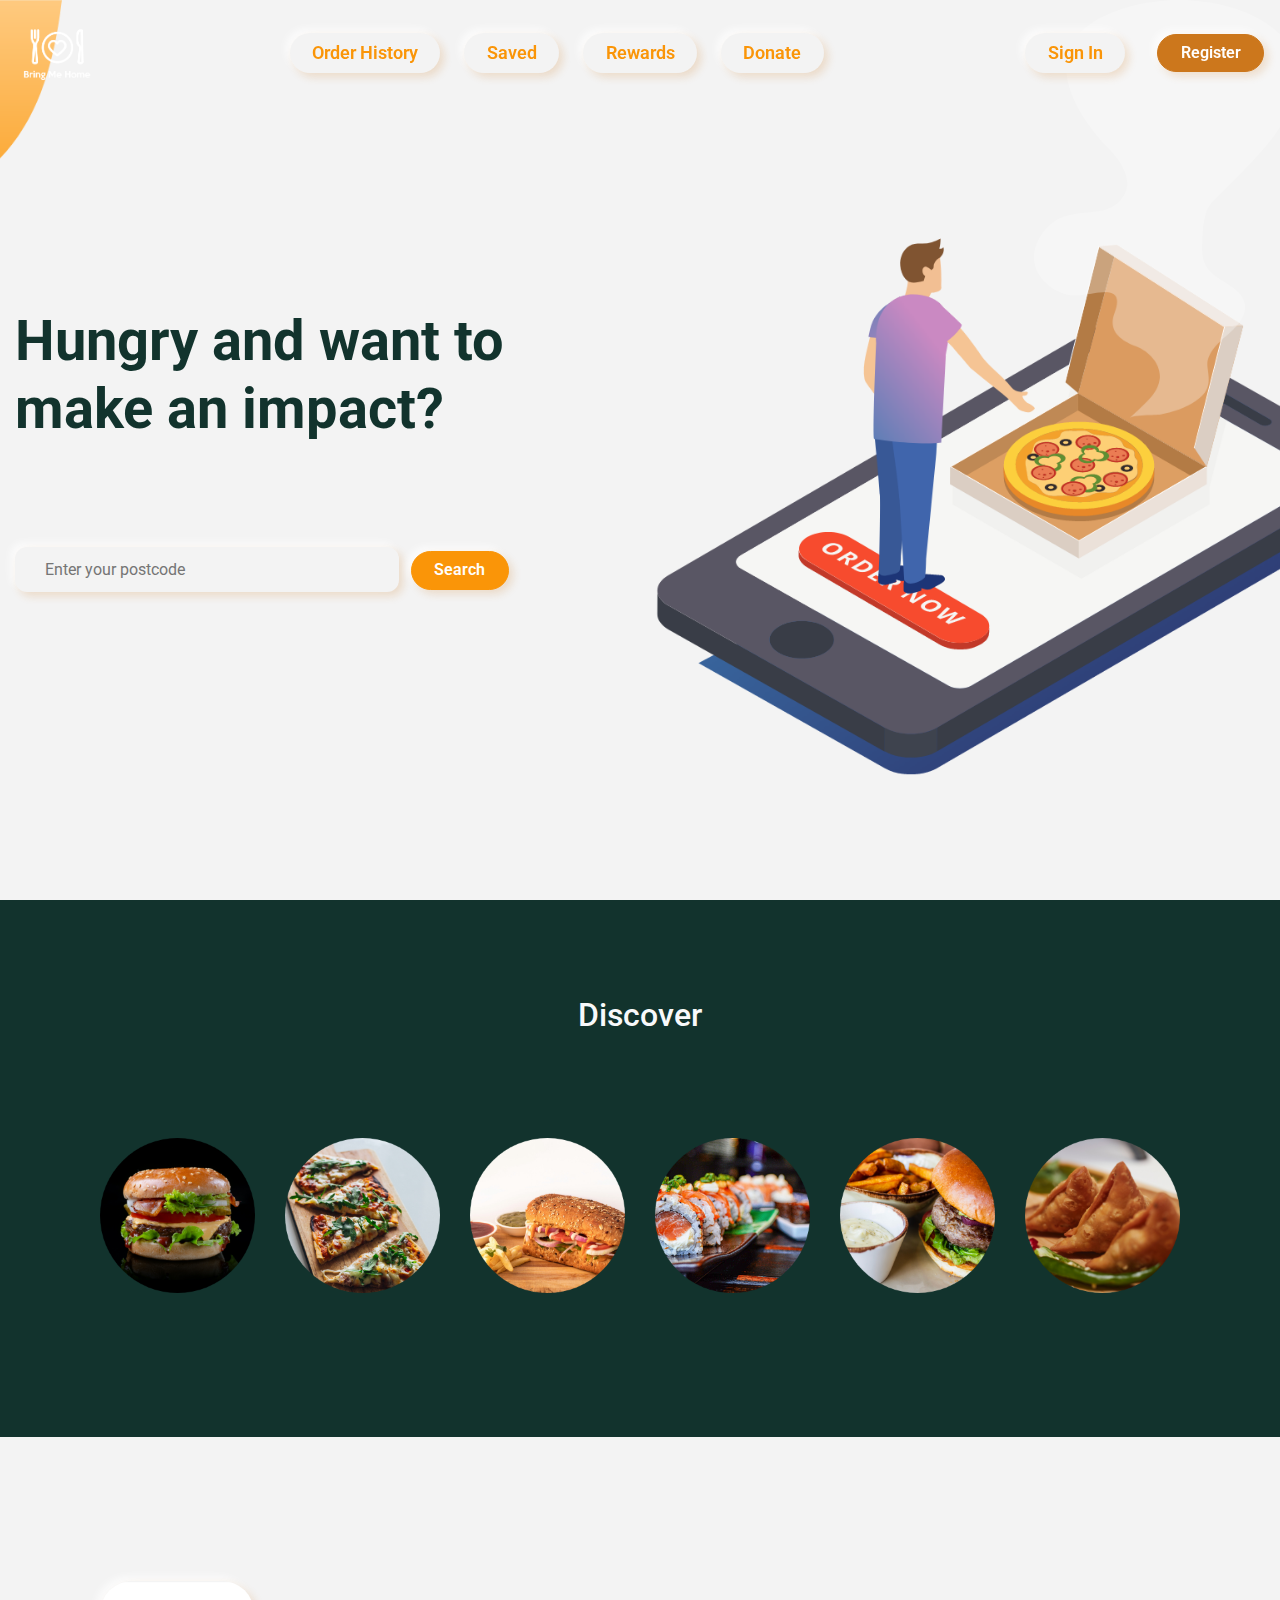
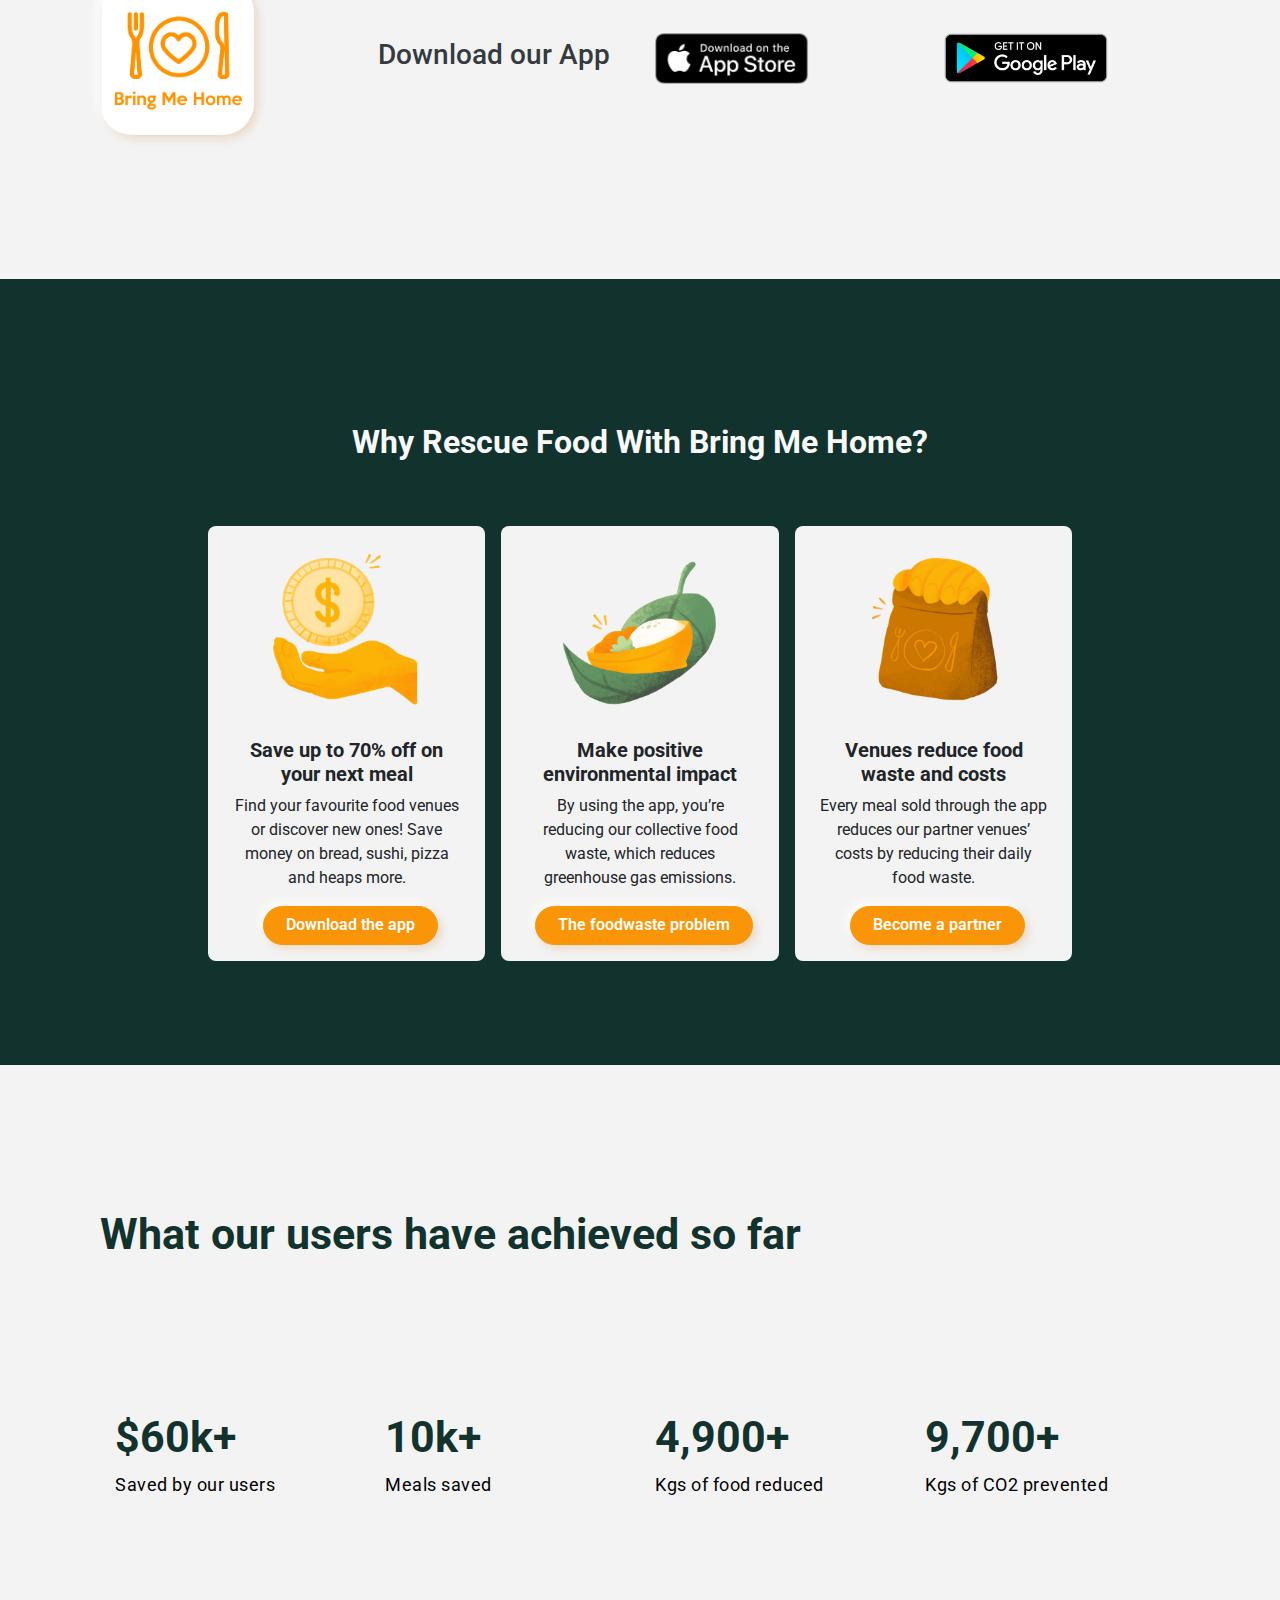
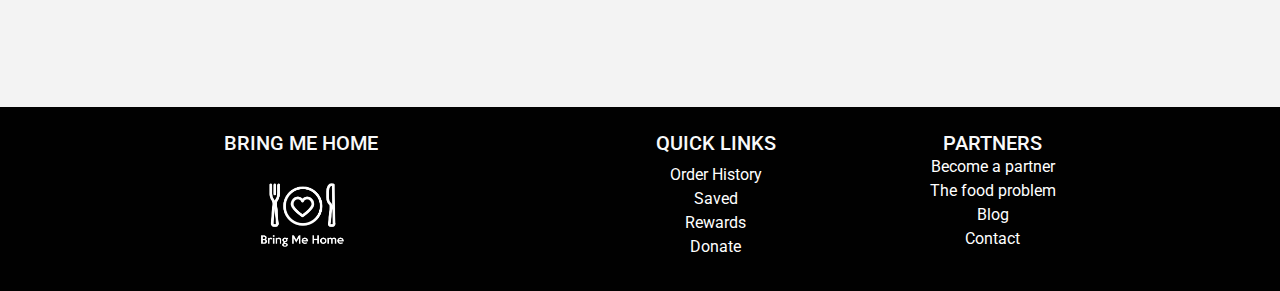
==== index.html @ 561ca839 "added map" ====
<!DOCTYPE html>
<html lang="en">

<head>
    <meta charset="UTF-8">
    <meta name="viewport" content="width=device-width, initial-scale=1.0">
    <title>Bring Me Home</title>

    <link rel="stylesheet" href="css/style.css">
    <script src="js/index.js" defer></script>
    <link rel="stylesheet" href="https://maxcdn.bootstrapcdn.com/bootstrap/4.0.0/css/bootstrap.min.css" integrity="sha384-Gn5384xqQ1aoWXA+058RXPxPg6fy4IWvTNh0E263XmFcJlSAwiGgFAW/dAiS6JXm" crossorigin="anonymous">

    <!--NavBar-->
    <nav class="navbar navbar-expand-lg navbar-default fixed-top">
        <a class="navbar-brand" href="#">
            <img class="logo" src="images/color_logo_White_logo_Transparent.png" alt="logo" style="max-width:80px">
        </a>
        <button class="navbar-toggler" type="button" data-toggle="collapse" data-target="#navbarSupportedContent" aria-controls="navbarSupportedContent" aria-expanded="false" aria-label="Toggle navigation">
          <span class="navbar-toggler-icon"></span>
        </button>

        <div class="collapse navbar-collapse" id="navbarSupportedContent">
            <ul class="navbar-nav mx-auto">
                <li class="nav-item">
                    <a class="nav-link" href="#history">Order History</a>
                </li>
                <li class="nav-item">
                    <a class="nav-link" href="#saved">Saved</a>
                </li>
                <li class="nav-item">
                    <a class="nav-link" href="#rewards">Rewards</a>
                </li>
                <li class="nav-item">
                    <a class="nav-link" href="#Donate">Donate</a>
                </li>
                </li>
            </ul>
            <ul class="navbar-nav">
                <li>
                    <a class="nav-link">Sign In</a>
                </li>
            </ul>
            <button class="btn btn-success my-2 my-sm-0" type="submit">Register</button>
        </div>
    </nav>
    </header>

    <!--header-->
    <div class="mid">
        <img class="embed-responsive img-fluid" src="images/landing_background_V2.png" alt="background">
        <div class="hero text-left">
            <div class="text col-lg-6 col-md-6 col-12 w-50 pt-5 pb-5">
                <h2 class="display-4 font-weight-bold">Hungry and want to make an impact?</h2>
            </div>
            <div class="search  col-lg-6 col-md-6 col-12 w-50 pt-5 pb-5">
                <input type="text" class="search-input" placeholder="Enter your postcode" name="">
                <button class="btn btn-success my-2 my-sm-0" type="submit">Search</button>
            </div>
        </div>
    </div>

    <!--Order History-->
    <main>

        <section id="history" class="history py-5">
            <div class="row text-center container my-5 mx-auto">
                <h2 class="text-center text-light mx-auto">Discover</h2>
            </div>
            <div class="container align-items-center mx-auto">
                <div class="row align-items-center my-5 mx-auto">
                    <div class="img col-lg-2 col-md-6 col-12 w-50 pt-5 pb-5 align-items-center">
                        <img class="img-fluid" src="images/Rectangle -1@2x.png" alt="option">
                    </div>
                    <div class="img col-lg-2 col-md-6 col-12 w-50 pt-5 pb-5">
                        <img class="img-fluid" src="images/Rectangle -2@2x.png" alt="option">
                    </div>
                    <div class="img col-lg-2 col-md-6 col-12 w-50 pt-5 pb-5">
                        <img class="img-fluid" src="images/Rectangle -3@2x.png" alt="option">
                    </div>
                    <div class="img col-lg-2 col-md-6 col-12 w-50 pt-5 pb-5">
                        <img class="img-fluid" src="images/Rectangle -4@2x.png" alt="option">
                    </div>
                    <div class="img col-lg-2 col-md-6 col-12 w-50 pt-5 pb-5">
                        <img class="img-fluid" src="images/Rectangle 5@2x.png" alt="option">
                    </div>
                    <div class="img col-lg-2 col-md-6 col-12 w-50 pt-5 pb-5">
                        <img class="img-fluid" src="images/Rectangle 6@2x.png" alt="option">
                    </div>
                </div>
            </div>
        </section>

        <section id="app" class="app py-5">
            <div class="row align-items-center container my-5 mx-auto">
                <div class="img col-lg-3 col-md-6 col-12 w-50 pt-5 pb-5">
                    <img class="img-fluid app-icon" src="images/color_logo_Colour_logo_background.png" alt="logo" style="max-width:154px">
                </div>
                <div class="text col-lg-3 col-md-6 col-12 w-50 pt-5 pb-5">
                    <h3 class="text-dark">Download our App</h2>
                </div>
                <div class="img col-lg-3 col-md-6 col-12 w-50 pt-5 pb-5">
                    <img class="img-fluid" src="images/Download_on_the_App_Store_Badge_US-UK_RGB_blk_092917@2x.png" alt="logo" style="max-width:154px">
                </div>
                <div class="img col-lg-3 col-md-6 col-12 w-50 pt-5 pb-5">
                    <img class="img-fluid" src="images/google-play-badge@2x.png" alt="logo" style="max-width:186px">
                </div>
            </div>
        </section>

        <!--Cards-->
        <section id="rewards" class="rewards py-5">
            <div class="col mx-auto align-items-center my-5">
                <div class="heading text-center pt-5">
                    <h2 class="font-weight-bold pb-5 text-light">Why Rescue Food With Bring Me Home?</h2>
                </div>
                <div class="row mx-auto justify-content-center align-items-center text-center container">
                    <div class="one col-lg-3 col-md-3 col-12 w-25 m-2">
                        <img class="img-fluid w-75" src="images/icon1.png" alt="option" style="max-height:270px">
                        <h5 class="font-weight-bold pt-4">Save up to 70% off on your next meal</h5>
                        <p>Find your favourite food venues or discover new ones! Save money on bread, sushi, pizza and heaps more.</p>
                        <button class="btn btn-success my-2 my-sm-0" type="submit">Download the app</button>
                    </div>

                    <div class="one col-lg-3 col-md-3 col-12 w-25 m-2">
                        <img class="img-fluid w-75" src="images/icon2.png" alt="option" style="max-height:270px">
                        <h5 class="font-weight-bold pt-4">Make positive environmental impact</h5>
                        <p>By using the app, you’re reducing our collective food waste, which reduces greenhouse gas emissions.</p>
                        <button class="btn btn-success my-2 my-sm-0" type="submit">The foodwaste problem</button>
                    </div>

                    <div class="one col-lg-3 col-md-3 col-12 w-25 m-2">
                        <img class="img-fluid w-75" src="images/icon3.png" alt="option" style="max-height:270px">
                        <h5 class="font-weight-bold pt-4">Venues reduce food waste and costs</h5>
                        <p>Every meal sold through the app reduces our partner venues’ costs by reducing their daily food waste.</p>
                        <button class="btn btn-success my-2 my-sm-0" type="submit">Become a partner</button>
                    </div>

                </div>
            </div>
        </section>


        <!--Impact-->
        <section id="impact" class="impact py-5">
            <div class="row align-items-center container my-5 mx-auto">
                <div class="text col-lg-12 col-md-6 col-12 w-50 pt-5 pb-5">
                    <h2>What our users have achieved so far</h2>
                </div>
                <div class="row align-items-center container my-5 mx-auto">
                    <div class="text col-lg-3 col-md-6 col-12 w-50 pt-5 pb-5">
                        <h2>$60k+</h2>
                        <p>Saved by our users</p>
                    </div>
                    <div class="text col-lg-3 col-md-6 col-12 w-50 pt-5 pb-5">
                        <h2>10k+</h2>
                        <p>Meals saved</p>
                    </div>
                    <div class="text col-lg-3 col-md-6 col-12 w-50 pt-5 pb-5">
                        <h2>4,900+</h2>
                        <p>Kgs of food reduced</p>
                    </div>
                    <div class="text col-lg-3 col-md-6 col-12 w-50 pt-5 pb-5">
                        <h2>9,700+</h2>
                        <p>Kgs of CO2 prevented</p>
                    </div>
                </div>
        </section>

    </main>

    <!--Footer-->

    <footer class="bg-black text-center text-lg-start text-light">
        <!-- Grid container -->
        <div class="container p-4">
            <!--Grid row-->
            <div class="row">
                <!--Grid column-->
                <div class="col-lg-6 col-md-12 mb-4 mb-md-0">
                    <h5 class="text-uppercase">Bring Me Home</h5>
                    <img class="img-fluid" src="images/color_logo_White_logo_Transparent.png" alt="logo" style="max-width:100px">
                </div>
                <!--Grid column-->

                <!--Grid column-->
                <div class="col-lg-3 col-md-6 mb-4 mb-md-0">
                    <h5 class="text-uppercase">Quick Links</h5>

                    <ul class="list-unstyled mb-0">
                        <li>
                            <a href="#!" class="text-white">Order History</a>
                        </li>
                        <li>
                            <a href="#!" class="text-white">Saved</a>
                        </li>
                        <li>
                            <a href="#!" class="text-white">Rewards</a>
                        </li>
                        <li>
                            <a href="#!" class="text-white">Donate</a>
                        </li>
                    </ul>
                </div>
                <!--Grid column-->

                <!--Grid column-->
                <div class="col-lg-3 col-md-6 mb-4 mb-md-0">
                    <h5 class="text-uppercase mb-0">Partners</h5>

                    <ul class="list-unstyled">
                        <li>
                            <a href="#!" class="text-white">Become a partner</a>
                        </li>
                        <li>
                            <a href="#!" class="text-white">The food problem</a>
                        </li>
                        <li>
                            <a href="#!" class="text-white">Blog</a>
                        </li>
                        <li>
                            <a href="#!" class="text-white">Contact</a>
                        </li>
                    </ul>
                </div>
                <!--Grid column-->
            </div>
            <!--Grid row-->
        </div>
        <!-- Grid container -->
    </footer>

    <script src="https://code.jquery.com/jquery-3.2.1.slim.min.js" integrity="sha384-KJ3o2DKtIkvYIK3UENzmM7KCkRr/rE9/Qpg6aAZGJwFDMVNA/GpGFF93hXpG5KkN" crossorigin="anonymous"></script>
    <script src="https://cdnjs.cloudflare.com/ajax/libs/popper.js/1.12.9/umd/popper.min.js" integrity="sha384-ApNbgh9B+Y1QKtv3Rn7W3mgPxhU9K/ScQsAP7hUibX39j7fakFPskvXusvfa0b4Q" crossorigin="anonymous"></script>
    <script src="https://maxcdn.bootstrapcdn.com/bootstrap/4.0.0/js/bootstrap.min.js" integrity="sha384-JZR6Spejh4U02d8jOt6vLEHfe/JQGiRRSQQxSfFWpi1MquVdAyjUar5+76PVCmYl" crossorigin="anonymous"></script>
    <script>
        new WOW().init();
    </script>

    </body>

</html>
---- css/style.css ----
@import url('https://fonts.googleapis.com/css2?family=Playfair+Display+SC&family=Roboto&display=swap');
* {
    margin: 0;
    padding: 0;
    box-sizing: border-box;
    margin-left: 0 !important;
    font-family: 'Playfair Display SC', serif;
    font-family: 'Roboto', sans-serif;
}

html {
    scroll-behavior: smooth;
}

body {
    background-color: #f3f3f3 !important;
}


/* Navbar */

.navbar {
    background: transparent;
    padding: 1rem 8rem;
    z-index: 100;
}

.nabar .navbar-brand {
    font-size: 1.4rem;
    font-weight: 700;
}

#navbarSupportedContent>ul>li:nth-child(n)>a {
    color: #093828;
    font-size: 1.1rem;
    padding: 0 1rem;
}

#navbarSupportedContent>ul>li:nth-child(n)>a:hover,
#navbarSupportedContent>ul>li:nth-child(n)>a:active {
    color: #CC771C;
}

#navbarSupportedContent>button {
    background: #CC771C !important;
    font-weight: 600;
    padding: 0.4rem 1.4rem;
    border-radius: 32px;
    color: #FFFEFD;
    border-color: #CC771C !important;
    box-shadow: 4px 4px 8px rgba(204, 119, 28, 0.2), -4px -4px 8px rgba(255, 255, 255, 0.8) !important;
}

#navbarSupportedContent>button:hover {
    background: #FA9508 !important;
    font-weight: 600;
    padding: 0.4rem 1.4rem;
    border-radius: 32px;
    color: #FFFEFD;
    border-color: #FA9508 !important;
    box-shadow: 4px 4px 8px rgba(204, 119, 28, 0.2), -4px -4px 8px rgba(255, 255, 255, 0.8) !important;
}

button {
    background: #FA9508 !important;
    font-weight: 600 !important;
    padding: 0.4rem 1.4rem !important;
    border-radius: 32px !important;
    color: #FFFEFD !important;
    border-color: #FA9508 !important;
    box-shadow: 4px 4px 8px rgba(204, 119, 28, 0.2), -4px -4px 8px rgba(255, 255, 255, 0.8) !important;
}

button:hover {
    background: #CC771C !important;
    font-weight: 600 !important;
    padding: 0.4rem 1.4rem !important;
    border-radius: 32px !important;
    color: #FFFEFD !important;
    border-color: #CC771C !important;
    box-shadow: 4px 4px 8px rgba(204, 119, 28, 0.2), -4px -4px 8px rgba(255, 255, 255, 0.8) !important;
}

.btn.active.focus,
.btn.active:focus,
.btn.focus,
.btn:active.focus,
.btn:active:focus,
.btn:focus {
    outline: none !important;
}

.navbar-default {
    transition: 500ms ease;
    background: transparent;
}

.navbar-default.scrolled {
    background: #f3f3f3;
    box-shadow: 0px 4px 8px rgba(0, 0, 0, 0.1)
}


/* main */

.mid {
    width: 100%;
    height: 100vh;
    display: flex;
    flex-direction: column;
    justify-content: center;
    align-content: center;
    text-align: center;
}

.mid img {
    width: 100%;
    height: 100%;
    object-fit: cover;
    position: absolute;
    top: 50%;
    left: 50%;
    transform: translate( -50%, -50%);
}

.hero {
    position: relative;
}

.mid .hero p {
    width: 55%;
    font-size: 1.1rem;
    letter-spacing: 0.2rem;
    padding-bottom: 1.1rem;
}

.mid .hero a {
    background: #ffdf5d;
    font-weight: 600;
    padding: 0.6rem 1rem;
    border-radius: 32px;
}

.mid .hero a:hover {
    background: white;
    text-decoration: none;
}


/* Order History */

.history {
    background: #12332D !important;
}

.history .text {
    display: flex;
    flex-direction: column;
    justify-content: flex-start;
    align-items: flex-start;
    margin: auto;
}

.history .text h6 {
    color: #ffdf5d;
    font-weight: 800;
    font-size: 1rem;
    letter-spacing: 2px;
    font-family: 'Roboto', sans-serif;
}

.history .text h2 {
    color: #010101;
    font-weight: 700;
    font-size: 2.7rem;
}

.history .text p {
    color: #010101;
    font-weight: 400;
    font-size: 1.1rem;
    letter-spacing: 0.5px;
}

.history .text a {
    background: #ffdf5d;
    font-weight: 500;
    padding: 0.6rem 1rem;
    border-radius: 32px;
    text-decoration: none;
    color: #010101;
}

.history .text a:hover {
    background: white;
    text-decoration: none;
}


/* Saved */

.app {
    background: #f3f3f3;
}

.app .text {
    display: flex;
    flex-direction: column;
    justify-content: flex-start;
    align-items: flex-start;
    margin: auto;
}

.camapperas .text h6 {
    color: #ffdf5d;
    font-weight: 800;
    font-size: 1rem;
    letter-spacing: 2px;
    font-family: 'Roboto', sans-serif;
}

.app .text h2 {
    color: white;
    font-weight: 700;
    font-size: 2.7rem;
}

.app .text p {
    color: white;
    font-weight: 400;
    font-size: 1.1rem;
    letter-spacing: 0.5px;
}

.app .text a {
    background: #ffdf5d;
    font-weight: 500;
    padding: 0.6rem 1rem;
    border-radius: 32px;
    text-decoration: none;
    color: #010101;
}

.app .text a:hover {
    background: white;
    text-decoration: none;
}


/* Cards */

.rewards {
    background: #12332D;
}

.rewards .one {
    background: #f3f3f3 !important;
    display: flex;
    flex-direction: column;
    justify-content: center;
    align-items: center;
    text-align: center;
    padding: 1rem 1.5rem;
    border-radius: 8px;
}


/* impact */

.impact {
    background: white;
}

.impact .text {
    display: flex;
    flex-direction: column;
    justify-content: flex-start;
    align-items: flex-start;
    margin: auto;
}

.impact .text h6 {
    color: #ffdf5d;
    font-weight: 800;
    font-size: 1rem;
    letter-spacing: 2px;
    font-family: 'Roboto', sans-serif;
}

.impact .text h2 {
    color: #010101;
    font-weight: 700;
    font-size: 2.7rem;
}

.impact .text p {
    color: #010101;
    font-weight: 400;
    font-size: 1.1rem;
    letter-spacing: 0.5px;
}

.impact .text a {
    background: #ffdf5d;
    font-weight: 500;
    padding: 0.6rem 1rem;
    border-radius: 32px;
    text-decoration: none;
    color: #010101;
    box-shadow: rgba(255, 255, 255, 0.1) 0px 1px 1px 0px inset, rgba(50, 50, 93, 0.25) 0px 50px 100px -20px, rgba(0, 0, 0, 0.3) 0px 30px 60px -30px;
}

.impact .text a:hover {
    background: white;
    text-decoration: none;
    box-shadow: rgba(255, 255, 255, 0.1) 0px 1px 1px 0px inset, rgba(50, 50, 93, 0.25) 0px 50px 100px -20px, rgba(0, 0, 0, 0.3) 0px 30px 60px -30px;
}


/* Footer */

body>footer {
    background: #010101 !important;
}

@media screen and (max-width: 988px) {
    .navbar {
        padding: 1rem;
    }
    #navbarSupportedContent>ul {
        padding-left: 0.8rem;
    }
    #navbarSupportedContent>ul>li:nth-child(n)>a {
        padding: 1rem 0;
    }
    .mid .hero h2 {
        font-size: 2.5rem;
    }
    .mid .hero p {
        font-size: 1rem;
    }
    .mid .hero a {
        font-size: 0.9rem;
    }
}

h2 {
    color: #12332D !important;
}

.search-input {
    border: none;
    border-radius: 12px;
    height: 5vh;
    width: 30vw;
    padding: 2px 23px 2px 30px;
    outline: 0;
    background-color: #f3f3f3;
    box-shadow: 4px 4px 8px rgba(204, 119, 28, 0.2), -4px -4px 8px rgba(255, 255, 255, 0.8) !important;
}

.navbar-nav a {
    background: #f3f3f3 !important;
    font-weight: 600 !important;
    padding: 0.4rem 1.4rem !important;
    border-radius: 32px !important;
    color: #FA9508 !important;
    border-color: none !important;
    box-shadow: 4px 4px 8px rgba(204, 119, 28, 0.2), -4px -4px 8px rgba(255, 255, 255, 0.8) !important;
}

.navbar-nav a:hover {
    background: #CC771C !important;
    font-weight: 600 !important;
    padding: 0.4rem 1.4rem !important;
    border-radius: 32px !important;
    color: #FFFEFD !important;
    border-color: #CC771C !important;
    box-shadow: 4px 4px 8px rgba(204, 119, 28, 0.2), -4px -4px 8px rgba(255, 255, 255, 0.8) !important;
}

.nav-link {
    margin-right: 24px !important;
}

.btn {
    margin-left: 8px !important;
}

.app-icon {
    border-radius: 32px !important;
    box-shadow: 4px 4px 8px rgba(204, 119, 28, 0.2), -4px -4px 8px rgba(255, 255, 255, 0.8) !important;
}

.impact {
    background: #f3f3f3;
}
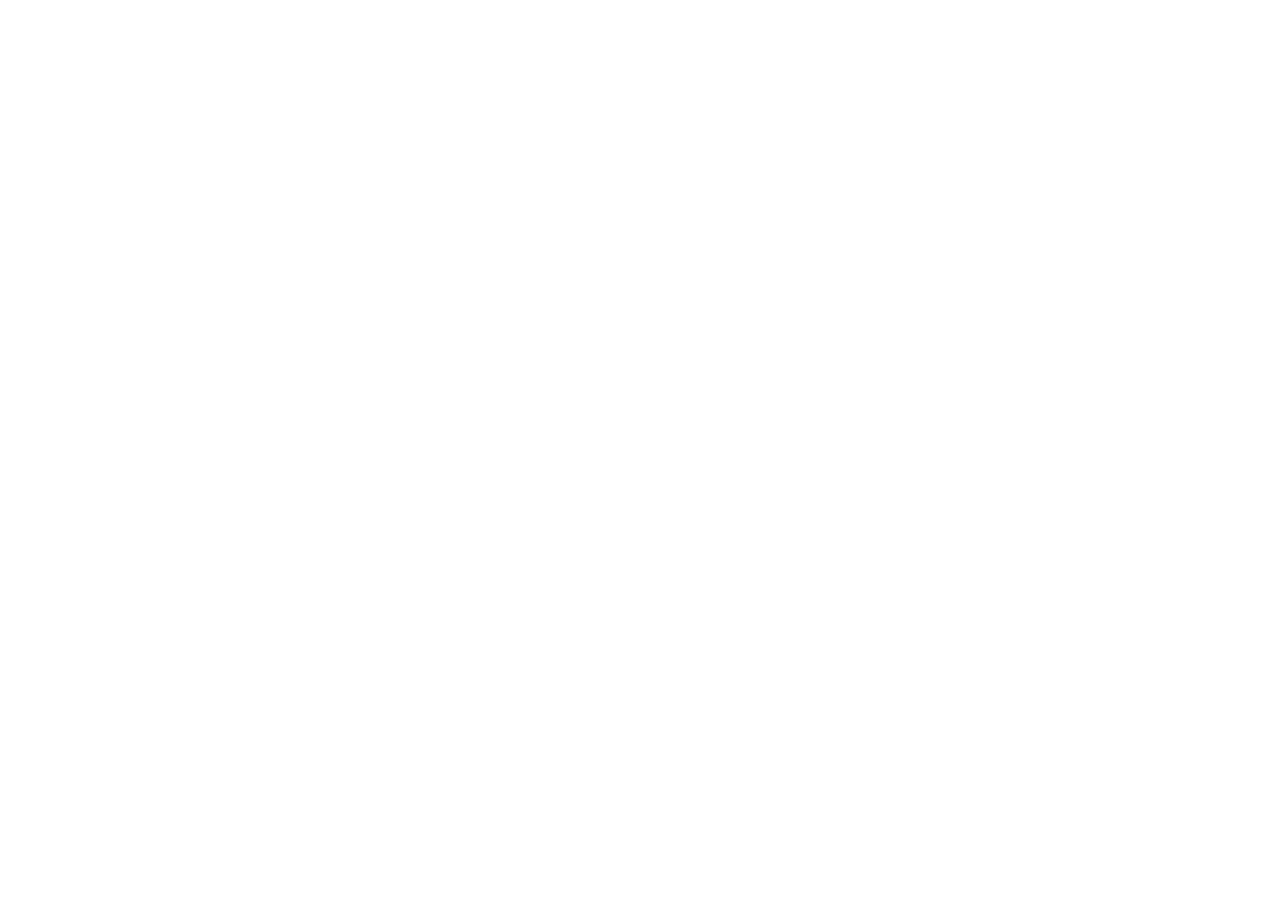
==== commit 9e54bb7e: "map update" ====
--- a/index.html
+++ b/index.html
@@ -1,241 +1,18 @@
 <!DOCTYPE html>
-<html lang="en">
+<html>
 
 <head>
-    <meta charset="UTF-8">
-    <meta name="viewport" content="width=device-width, initial-scale=1.0">
     <title>Bring Me Home</title>
+    <script src="https://polyfill.io/v3/polyfill.min.js?features=default"></script>
+    <link rel="stylesheet" type="text/css" href="./css/map.css" />
+    <script src="./js/map.js"></script>
+</head>
 
-    <link rel="stylesheet" href="css/style.css">
-    <script src="js/index.js" defer></script>
-    <link rel="stylesheet" href="https://maxcdn.bootstrapcdn.com/bootstrap/4.0.0/css/bootstrap.min.css" integrity="sha384-Gn5384xqQ1aoWXA+058RXPxPg6fy4IWvTNh0E263XmFcJlSAwiGgFAW/dAiS6JXm" crossorigin="anonymous">
+<body>
+    <div id="map"></div>
 
-    <!--NavBar-->
-    <nav class="navbar navbar-expand-lg navbar-default fixed-top">
-        <a class="navbar-brand" href="#">
-            <img class="logo" src="images/color_logo_White_logo_Transparent.png" alt="logo" style="max-width:80px">
-        </a>
-        <button class="navbar-toggler" type="button" data-toggle="collapse" data-target="#navbarSupportedContent" aria-controls="navbarSupportedContent" aria-expanded="false" aria-label="Toggle navigation">
-          <span class="navbar-toggler-icon"></span>
-        </button>
-
-        <div class="collapse navbar-collapse" id="navbarSupportedContent">
-            <ul class="navbar-nav mx-auto">
-                <li class="nav-item">
-                    <a class="nav-link" href="#history">Order History</a>
-                </li>
-                <li class="nav-item">
-                    <a class="nav-link" href="#saved">Saved</a>
-                </li>
-                <li class="nav-item">
-                    <a class="nav-link" href="#rewards">Rewards</a>
-                </li>
-                <li class="nav-item">
-                    <a class="nav-link" href="#Donate">Donate</a>
-                </li>
-                </li>
-            </ul>
-            <ul class="navbar-nav">
-                <li>
-                    <a class="nav-link">Sign In</a>
-                </li>
-            </ul>
-            <button class="btn btn-success my-2 my-sm-0" type="submit">Register</button>
-        </div>
-    </nav>
-    </header>
-
-    <!--header-->
-    <div class="mid">
-        <img class="embed-responsive img-fluid" src="images/landing_background_V2.png" alt="background">
-        <div class="hero text-left">
-            <div class="text col-lg-6 col-md-6 col-12 w-50 pt-5 pb-5">
-                <h2 class="display-4 font-weight-bold">Hungry and want to make an impact?</h2>
-            </div>
-            <div class="search  col-lg-6 col-md-6 col-12 w-50 pt-5 pb-5">
-                <input type="text" class="search-input" placeholder="Enter your postcode" name="">
-                <button class="btn btn-success my-2 my-sm-0" type="submit">Search</button>
-            </div>
-        </div>
-    </div>
-
-    <!--Order History-->
-    <main>
-
-        <section id="history" class="history py-5">
-            <div class="row text-center container my-5 mx-auto">
-                <h2 class="text-center text-light mx-auto">Discover</h2>
-            </div>
-            <div class="container align-items-center mx-auto">
-                <div class="row align-items-center my-5 mx-auto">
-                    <div class="img col-lg-2 col-md-6 col-12 w-50 pt-5 pb-5 align-items-center">
-                        <img class="img-fluid" src="images/Rectangle -1@2x.png" alt="option">
-                    </div>
-                    <div class="img col-lg-2 col-md-6 col-12 w-50 pt-5 pb-5">
-                        <img class="img-fluid" src="images/Rectangle -2@2x.png" alt="option">
-                    </div>
-                    <div class="img col-lg-2 col-md-6 col-12 w-50 pt-5 pb-5">
-                        <img class="img-fluid" src="images/Rectangle -3@2x.png" alt="option">
-                    </div>
-                    <div class="img col-lg-2 col-md-6 col-12 w-50 pt-5 pb-5">
-                        <img class="img-fluid" src="images/Rectangle -4@2x.png" alt="option">
-                    </div>
-                    <div class="img col-lg-2 col-md-6 col-12 w-50 pt-5 pb-5">
-                        <img class="img-fluid" src="images/Rectangle 5@2x.png" alt="option">
-                    </div>
-                    <div class="img col-lg-2 col-md-6 col-12 w-50 pt-5 pb-5">
-                        <img class="img-fluid" src="images/Rectangle 6@2x.png" alt="option">
-                    </div>
-                </div>
-            </div>
-        </section>
-
-        <section id="app" class="app py-5">
-            <div class="row align-items-center container my-5 mx-auto">
-                <div class="img col-lg-3 col-md-6 col-12 w-50 pt-5 pb-5">
-                    <img class="img-fluid app-icon" src="images/color_logo_Colour_logo_background.png" alt="logo" style="max-width:154px">
-                </div>
-                <div class="text col-lg-3 col-md-6 col-12 w-50 pt-5 pb-5">
-                    <h3 class="text-dark">Download our App</h2>
-                </div>
-                <div class="img col-lg-3 col-md-6 col-12 w-50 pt-5 pb-5">
-                    <img class="img-fluid" src="images/Download_on_the_App_Store_Badge_US-UK_RGB_blk_092917@2x.png" alt="logo" style="max-width:154px">
-                </div>
-                <div class="img col-lg-3 col-md-6 col-12 w-50 pt-5 pb-5">
-                    <img class="img-fluid" src="images/google-play-badge@2x.png" alt="logo" style="max-width:186px">
-                </div>
-            </div>
-        </section>
-
-        <!--Cards-->
-        <section id="rewards" class="rewards py-5">
-            <div class="col mx-auto align-items-center my-5">
-                <div class="heading text-center pt-5">
-                    <h2 class="font-weight-bold pb-5 text-light">Why Rescue Food With Bring Me Home?</h2>
-                </div>
-                <div class="row mx-auto justify-content-center align-items-center text-center container">
-                    <div class="one col-lg-3 col-md-3 col-12 w-25 m-2">
-                        <img class="img-fluid w-75" src="images/icon1.png" alt="option" style="max-height:270px">
-                        <h5 class="font-weight-bold pt-4">Save up to 70% off on your next meal</h5>
-                        <p>Find your favourite food venues or discover new ones! Save money on bread, sushi, pizza and heaps more.</p>
-                        <button class="btn btn-success my-2 my-sm-0" type="submit">Download the app</button>
-                    </div>
-
-                    <div class="one col-lg-3 col-md-3 col-12 w-25 m-2">
-                        <img class="img-fluid w-75" src="images/icon2.png" alt="option" style="max-height:270px">
-                        <h5 class="font-weight-bold pt-4">Make positive environmental impact</h5>
-                        <p>By using the app, you’re reducing our collective food waste, which reduces greenhouse gas emissions.</p>
-                        <button class="btn btn-success my-2 my-sm-0" type="submit">The foodwaste problem</button>
-                    </div>
-
-                    <div class="one col-lg-3 col-md-3 col-12 w-25 m-2">
-                        <img class="img-fluid w-75" src="images/icon3.png" alt="option" style="max-height:270px">
-                        <h5 class="font-weight-bold pt-4">Venues reduce food waste and costs</h5>
-                        <p>Every meal sold through the app reduces our partner venues’ costs by reducing their daily food waste.</p>
-                        <button class="btn btn-success my-2 my-sm-0" type="submit">Become a partner</button>
-                    </div>
-
-                </div>
-            </div>
-        </section>
-
-
-        <!--Impact-->
-        <section id="impact" class="impact py-5">
-            <div class="row align-items-center container my-5 mx-auto">
-                <div class="text col-lg-12 col-md-6 col-12 w-50 pt-5 pb-5">
-                    <h2>What our users have achieved so far</h2>
-                </div>
-                <div class="row align-items-center container my-5 mx-auto">
-                    <div class="text col-lg-3 col-md-6 col-12 w-50 pt-5 pb-5">
-                        <h2>$60k+</h2>
-                        <p>Saved by our users</p>
-                    </div>
-                    <div class="text col-lg-3 col-md-6 col-12 w-50 pt-5 pb-5">
-                        <h2>10k+</h2>
-                        <p>Meals saved</p>
-                    </div>
-                    <div class="text col-lg-3 col-md-6 col-12 w-50 pt-5 pb-5">
-                        <h2>4,900+</h2>
-                        <p>Kgs of food reduced</p>
-                    </div>
-                    <div class="text col-lg-3 col-md-6 col-12 w-50 pt-5 pb-5">
-                        <h2>9,700+</h2>
-                        <p>Kgs of CO2 prevented</p>
-                    </div>
-                </div>
-        </section>
-
-    </main>
-
-    <!--Footer-->
-
-    <footer class="bg-black text-center text-lg-start text-light">
-        <!-- Grid container -->
-        <div class="container p-4">
-            <!--Grid row-->
-            <div class="row">
-                <!--Grid column-->
-                <div class="col-lg-6 col-md-12 mb-4 mb-md-0">
-                    <h5 class="text-uppercase">Bring Me Home</h5>
-                    <img class="img-fluid" src="images/color_logo_White_logo_Transparent.png" alt="logo" style="max-width:100px">
-                </div>
-                <!--Grid column-->
-
-                <!--Grid column-->
-                <div class="col-lg-3 col-md-6 mb-4 mb-md-0">
-                    <h5 class="text-uppercase">Quick Links</h5>
-
-                    <ul class="list-unstyled mb-0">
-                        <li>
-                            <a href="#!" class="text-white">Order History</a>
-                        </li>
-                        <li>
-                            <a href="#!" class="text-white">Saved</a>
-                        </li>
-                        <li>
-                            <a href="#!" class="text-white">Rewards</a>
-                        </li>
-                        <li>
-                            <a href="#!" class="text-white">Donate</a>
-                        </li>
-                    </ul>
-                </div>
-                <!--Grid column-->
-
-                <!--Grid column-->
-                <div class="col-lg-3 col-md-6 mb-4 mb-md-0">
-                    <h5 class="text-uppercase mb-0">Partners</h5>
-
-                    <ul class="list-unstyled">
-                        <li>
-                            <a href="#!" class="text-white">Become a partner</a>
-                        </li>
-                        <li>
-                            <a href="#!" class="text-white">The food problem</a>
-                        </li>
-                        <li>
-                            <a href="#!" class="text-white">Blog</a>
-                        </li>
-                        <li>
-                            <a href="#!" class="text-white">Contact</a>
-                        </li>
-                    </ul>
-                </div>
-                <!--Grid column-->
-            </div>
-            <!--Grid row-->
-        </div>
-        <!-- Grid container -->
-    </footer>
-
-    <script src="https://code.jquery.com/jquery-3.2.1.slim.min.js" integrity="sha384-KJ3o2DKtIkvYIK3UENzmM7KCkRr/rE9/Qpg6aAZGJwFDMVNA/GpGFF93hXpG5KkN" crossorigin="anonymous"></script>
-    <script src="https://cdnjs.cloudflare.com/ajax/libs/popper.js/1.12.9/umd/popper.min.js" integrity="sha384-ApNbgh9B+Y1QKtv3Rn7W3mgPxhU9K/ScQsAP7hUibX39j7fakFPskvXusvfa0b4Q" crossorigin="anonymous"></script>
-    <script src="https://maxcdn.bootstrapcdn.com/bootstrap/4.0.0/js/bootstrap.min.js" integrity="sha384-JZR6Spejh4U02d8jOt6vLEHfe/JQGiRRSQQxSfFWpi1MquVdAyjUar5+76PVCmYl" crossorigin="anonymous"></script>
-    <script>
-        new WOW().init();
-    </script>
-
-    </body>
+    <!-- Async script executes immediately and must be after any DOM elements used in callback. -->
+    <script src="https://maps.googleapis.com/maps/api/js?key=AIzaSyBMS37o5m8wvKE5Gk7Y-ntfH2GCv8wtpiw&callback=initMap&libraries=&v=weekly" async></script>
+</body>
 
 </html>--- a/css/map.css
+++ b/css/map.css
@@ -0,0 +1,17 @@
+#map {
+    height: 400px;
+    width: 50%;
+}
+
+html,
+body {
+    height: 100%;
+    margin: 0;
+    padding: 0;
+}
+
+#infoContent {}
+
+.infoImg {
+    background-image: url("/images/chaminar.jpg");
+}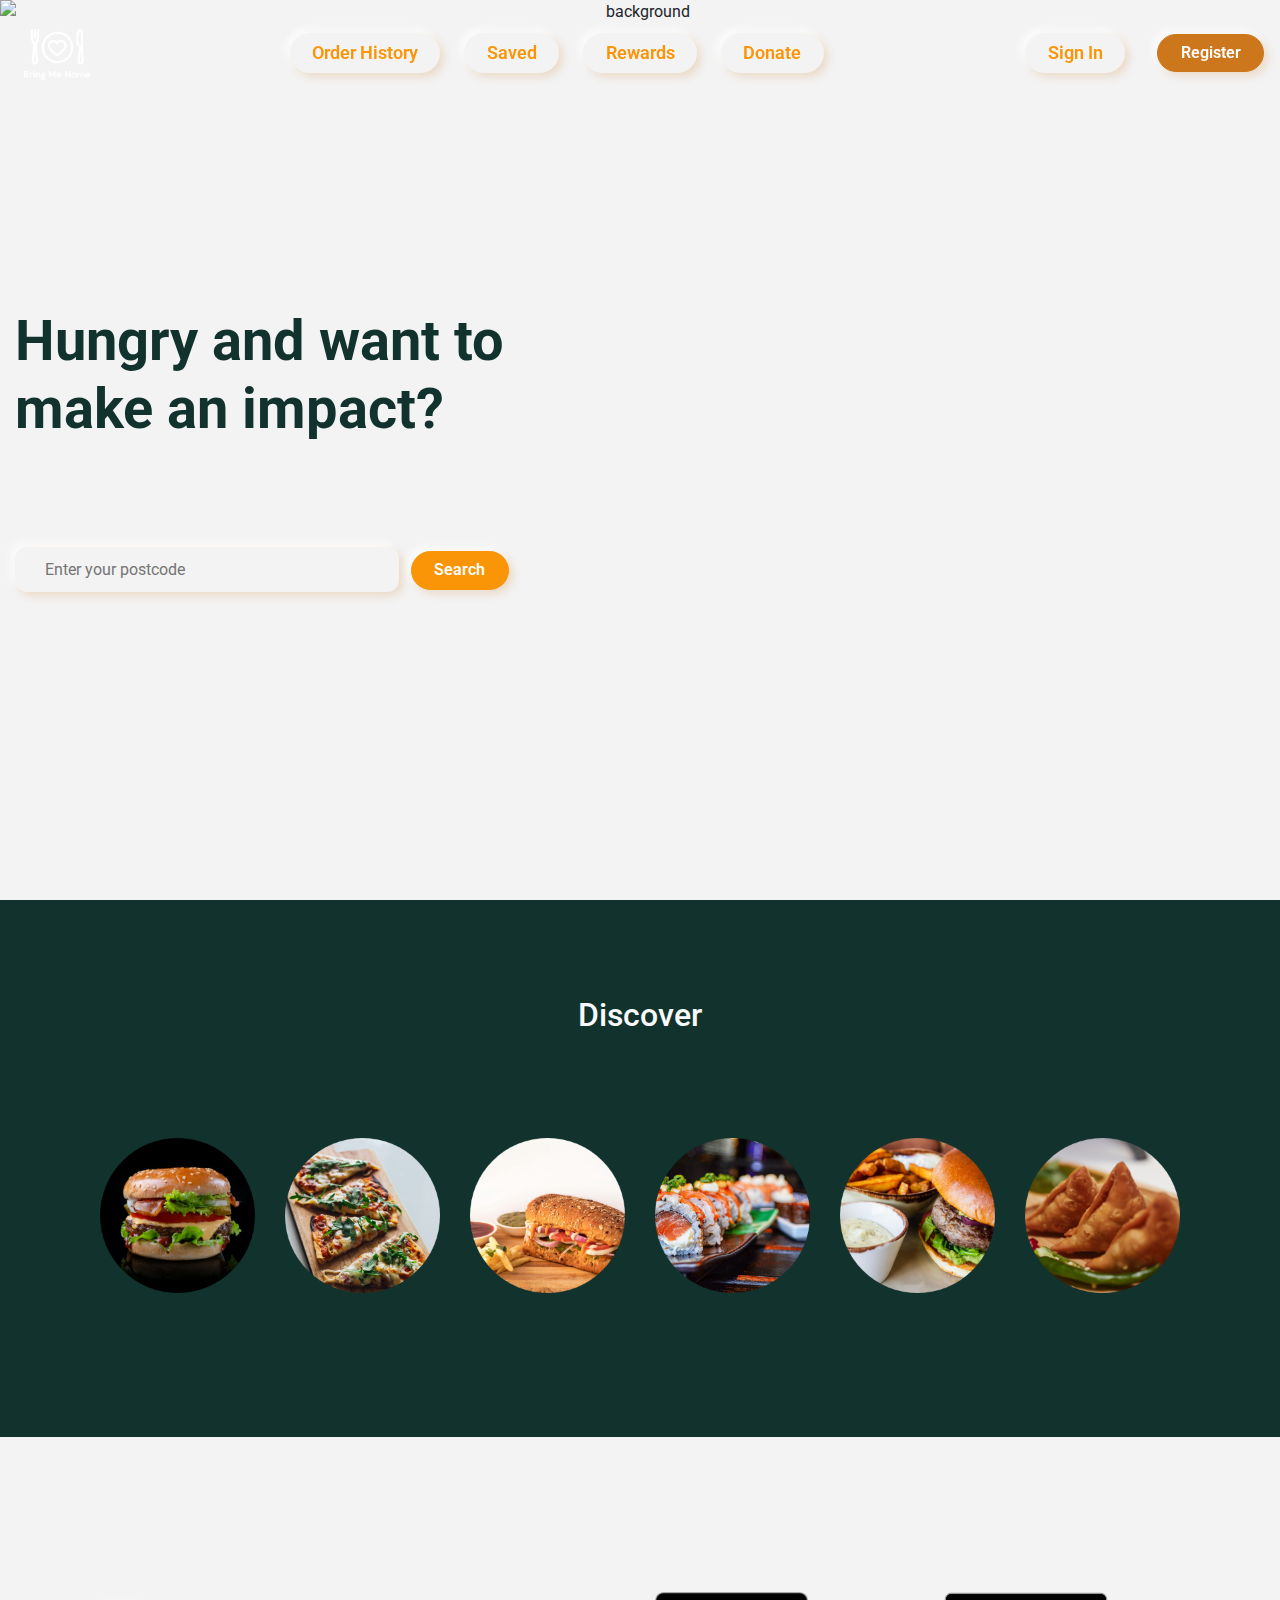
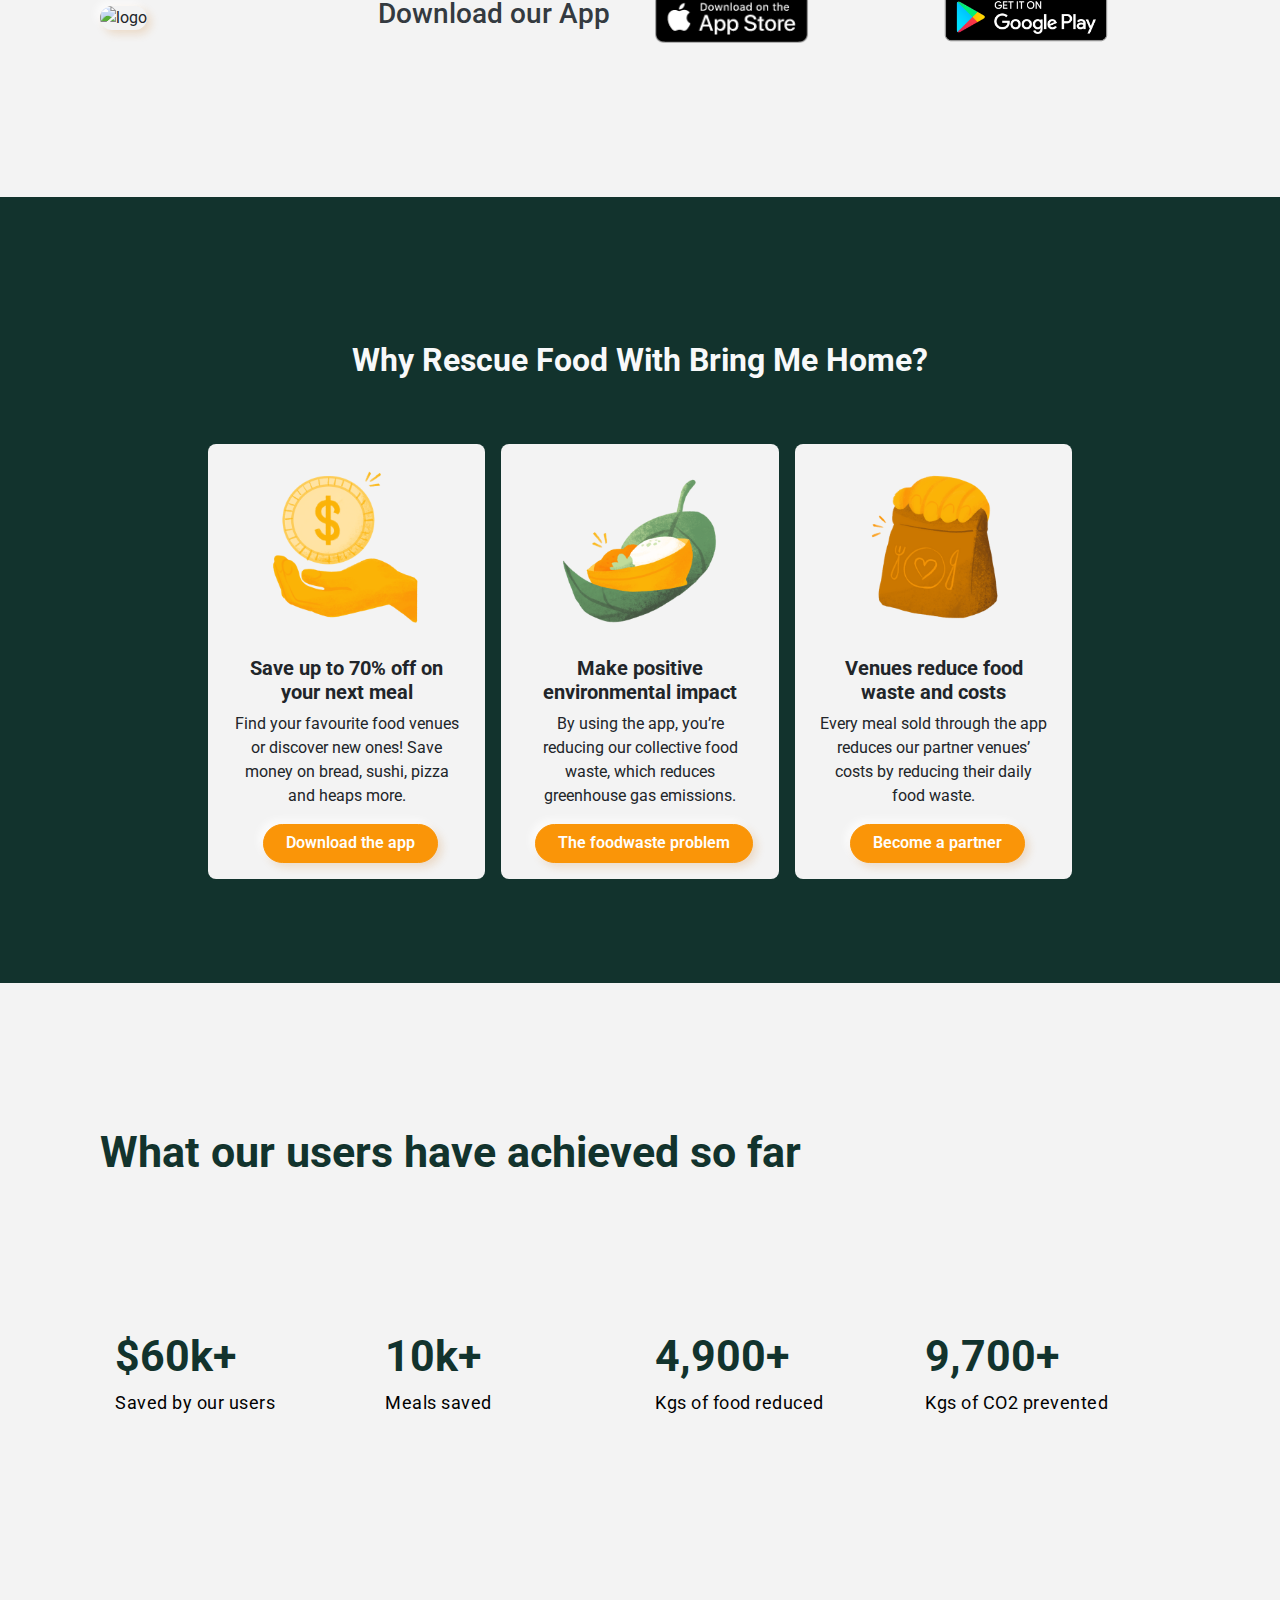
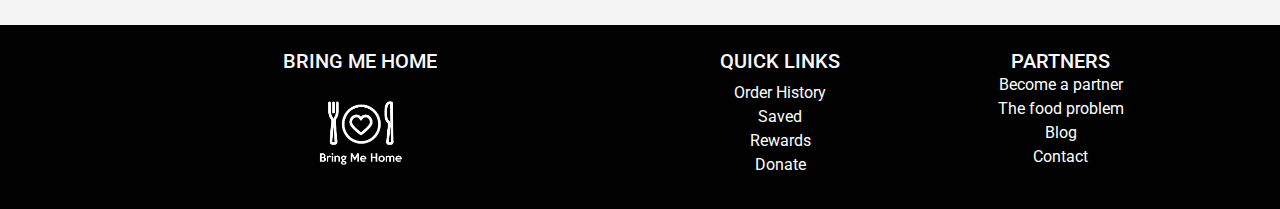
==== commit ba1b3f97: "test map update" ====
--- a/index.html
+++ b/index.html
@@ -1,18 +1,247 @@
 <!DOCTYPE html>
-<html>
+<html lang="en">
 
 <head>
+    <meta charset="UTF-8">
+    <meta name="viewport" content="width=device-width, initial-scale=1.0">
     <title>Bring Me Home</title>
-    <script src="https://polyfill.io/v3/polyfill.min.js?features=default"></script>
-    <link rel="stylesheet" type="text/css" href="./css/map.css" />
-    <script src="./js/map.js"></script>
+
+    <link rel="stylesheet" href="css/style.css">
+    <script src="js/index.js" defer></script>
+    <link rel="stylesheet" href="https://maxcdn.bootstrapcdn.com/bootstrap/4.0.0/css/bootstrap.min.css" integrity="sha384-Gn5384xqQ1aoWXA+058RXPxPg6fy4IWvTNh0E263XmFcJlSAwiGgFAW/dAiS6JXm" crossorigin="anonymous">
+    <style>
+        @import url('https://fonts.googleapis.com/css2?family=PT+Sans+Narrow&family=Roboto&display=swap');
+    </style>
 </head>
 
 <body>
-    <div id="map"></div>
-
-    <!-- Async script executes immediately and must be after any DOM elements used in callback. -->
-    <script src="https://maps.googleapis.com/maps/api/js?key=AIzaSyBMS37o5m8wvKE5Gk7Y-ntfH2GCv8wtpiw&callback=initMap&libraries=&v=weekly" async></script>
+    <!--NavBar-->
+    <header>
+        <nav class="navbar navbar-expand-lg navbar-default fixed-top">
+            <a class="navbar-brand" href="#">
+                <img class="logo" src="images/color_logo_White_logo_Transparent.png" alt="logo" style="max-width:80px">
+            </a>
+            <button class="navbar-toggler" type="button" data-toggle="collapse" data-target="#navbarSupportedContent" aria-controls="navbarSupportedContent" aria-expanded="false" aria-label="Toggle navigation">
+          <span class="navbar-toggler-icon"></span>
+        </button>
+
+            <div class="collapse navbar-collapse" id="navbarSupportedContent">
+                <ul class="navbar-nav mx-auto">
+                    <li class="nav-item">
+                        <a class="nav-link" href="#history">Order History</a>
+                    </li>
+                    <li class="nav-item">
+                        <a class="nav-link" href="#saved">Saved</a>
+                    </li>
+                    <li class="nav-item">
+                        <a class="nav-link" href="#rewards">Rewards</a>
+                    </li>
+                    <li class="nav-item">
+                        <a class="nav-link" href="#Donate">Donate</a>
+                    </li>
+                    </li>
+                </ul>
+                <ul class="navbar-nav">
+                    <li>
+                        <a class="nav-link">Sign In</a>
+                    </li>
+                </ul>
+                <button class="btn btn-success my-2 my-sm-0" type="submit">Register</button>
+            </div>
+        </nav>
+    </header>
+
+    <!--header-->
+    <div class="mid">
+        <img class="embed-responsive img-fluid hero-header" src="images/iso_landingpage_Background-min.png" alt="background">
+        <div class="hero text-left">
+            <div class="text col-lg-6 col-md-6 col-12 w-50 pt-5 pb-5">
+                <h2 class="display-4 font-weight-bold">Hungry and want to make an impact?</h2>
+            </div>
+            <div class="search  col-lg-6 col-md-6 col-12 w-50 pt-5 pb-5">
+                <input type="text" class="search-input" placeholder="Enter your postcode" name="">
+                <button class="btn btn-success my-2 my-sm-0" type="submit">Search</button>
+            </div>
+        </div>
+    </div>
+
+    <!--Order History-->
+    <main>
+
+        <section id="history" class="history py-5">
+            <div class="row text-center container my-5 mx-auto">
+                <h2 class="text-center text-light mx-auto">Discover</h2>
+            </div>
+            <div class="container align-items-center mx-auto">
+                <div class="row align-items-center my-5 mx-auto">
+                    <div class="img col-lg-2 col-md-6 col-12 w-50 pt-5 pb-5 align-items-center">
+                        <img class="img-fluid" src="images/Rectangle -1@2x.png" alt="option">
+                    </div>
+                    <div class="img col-lg-2 col-md-6 col-12 w-50 pt-5 pb-5">
+                        <img class="img-fluid" src="images/Rectangle -2@2x.png" alt="option">
+                    </div>
+                    <div class="img col-lg-2 col-md-6 col-12 w-50 pt-5 pb-5">
+                        <img class="img-fluid" src="images/Rectangle -3@2x.png" alt="option">
+                    </div>
+                    <div class="img col-lg-2 col-md-6 col-12 w-50 pt-5 pb-5">
+                        <img class="img-fluid" src="images/Rectangle -4@2x.png" alt="option">
+                    </div>
+                    <div class="img col-lg-2 col-md-6 col-12 w-50 pt-5 pb-5">
+                        <img class="img-fluid" src="images/Rectangle 5@2x.png" alt="option">
+                    </div>
+                    <div class="img col-lg-2 col-md-6 col-12 w-50 pt-5 pb-5">
+                        <img class="img-fluid" src="images/Rectangle 6@2x.png" alt="option">
+                    </div>
+                </div>
+            </div>
+        </section>
+
+        <section id="app" class="app py-5">
+            <div class="row align-items-center container my-5 mx-auto">
+                <div class="img col-lg-3 col-md-6 col-12 w-50 pt-5 pb-5">
+                    <img class="img-fluid app-icon" src="images/color_logo_orange_logo_Transparent@2x.png" alt="logo" style="max-width:154px">
+                </div>
+                <div class="text col-lg-3 col-md-6 col-12 w-50 pt-5 pb-5">
+                    <h3 class="text-dark">Download our App</h2>
+                </div>
+                <div class="img col-lg-3 col-md-6 col-12 w-50 pt-5 pb-5">
+                    <img class="img-fluid" src="images/Download_on_the_App_Store_Badge_US-UK_RGB_blk_092917@2x.png" alt="logo" style="max-width:154px">
+                </div>
+                <div class="img col-lg-3 col-md-6 col-12 w-50 pt-5 pb-5">
+                    <img class="img-fluid" src="images/google-play-badge@2x.png" alt="logo" style="max-width:186px">
+                </div>
+            </div>
+        </section>
+
+        <!--Cards-->
+        <section id="rewards" class="rewards py-5">
+            <div class="col mx-auto align-items-center my-5">
+                <div class="heading text-center pt-5">
+                    <h2 class="font-weight-bold pb-5 text-light">Why Rescue Food With Bring Me Home?</h2>
+                </div>
+                <div class="row mx-auto justify-content-center align-items-center text-center container">
+                    <div class="one col-lg-3 col-md-3 col-12 w-25 m-2">
+                        <img class="img-fluid w-75" src="images/icon1.png" alt="option" style="max-height:270px">
+                        <h5 class="font-weight-bold pt-4">Save up to 70% off on your next meal</h5>
+                        <p>Find your favourite food venues or discover new ones! Save money on bread, sushi, pizza and heaps more.</p>
+                        <button class="btn btn-success my-2 my-sm-0" type="submit">Download the app</button>
+                    </div>
+
+                    <div class="one col-lg-3 col-md-3 col-12 w-25 m-2">
+                        <img class="img-fluid w-75" src="images/icon2.png" alt="option" style="max-height:270px">
+                        <h5 class="font-weight-bold pt-4">Make positive environmental impact</h5>
+                        <p>By using the app, you’re reducing our collective food waste, which reduces greenhouse gas emissions.</p>
+                        <button class="btn btn-success my-2 my-sm-0" type="submit">The foodwaste problem</button>
+                    </div>
+
+                    <div class="one col-lg-3 col-md-3 col-12 w-25 m-2">
+                        <img class="img-fluid w-75" src="images/icon3.png" alt="option" style="max-height:270px">
+                        <h5 class="font-weight-bold pt-4">Venues reduce food waste and costs</h5>
+                        <p>Every meal sold through the app reduces our partner venues’ costs by reducing their daily food waste.</p>
+                        <button class="btn btn-success my-2 my-sm-0" type="submit">Become a partner</button>
+                    </div>
+
+                </div>
+            </div>
+        </section>
+
+
+        <!--Impact-->
+        <section id="impact" class="impact py-5">
+            <div class="row align-items-center container my-5 mx-auto">
+                <div class="text col-lg-12 col-md-6 col-12 w-50 pt-5 pb-5">
+                    <h2>What our users have achieved so far</h2>
+                </div>
+                <div class="row align-items-center container my-5 mx-auto">
+                    <div class="text col-lg-3 col-md-6 col-12 w-50 pt-5 pb-5">
+                        <h2>$60k+</h2>
+                        <p>Saved by our users</p>
+                    </div>
+                    <div class="text col-lg-3 col-md-6 col-12 w-50 pt-5 pb-5">
+                        <h2>10k+</h2>
+                        <p>Meals saved</p>
+                    </div>
+                    <div class="text col-lg-3 col-md-6 col-12 w-50 pt-5 pb-5">
+                        <h2>4,900+</h2>
+                        <p>Kgs of food reduced</p>
+                    </div>
+                    <div class="text col-lg-3 col-md-6 col-12 w-50 pt-5 pb-5">
+                        <h2>9,700+</h2>
+                        <p>Kgs of CO2 prevented</p>
+                    </div>
+                </div>
+        </section>
+
+    </main>
+
+    <!--Footer-->
+
+    <footer class="bg-black text-center text-lg-start text-light">
+        <!-- Grid container -->
+        <div class="container p-4">
+            <!--Grid row-->
+            <div class="row">
+                <!--Grid column-->
+                <div class="col-lg-6 col-md-12 mb-4 mb-md-0">
+                    <h5 class="text-uppercase">Bring Me Home</h5>
+                    <img class="img-fluid" src="images/color_logo_White_logo_Transparent.png" alt="logo" style="max-width:100px">
+                </div>
+                <!--Grid column-->
+
+                <!--Grid column-->
+                <div class="col-lg-3 col-md-6 mb-4 mb-md-0">
+                    <h5 class="text-uppercase">Quick Links</h5>
+
+                    <ul class="list-unstyled mb-0">
+                        <li>
+                            <a href="#!" class="text-white">Order History</a>
+                        </li>
+                        <li>
+                            <a href="#!" class="text-white">Saved</a>
+                        </li>
+                        <li>
+                            <a href="#!" class="text-white">Rewards</a>
+                        </li>
+                        <li>
+                            <a href="#!" class="text-white">Donate</a>
+                        </li>
+                    </ul>
+                </div>
+                <!--Grid column-->
+
+                <!--Grid column-->
+                <div class="col-lg-3 col-md-6 mb-4 mb-md-0">
+                    <h5 class="text-uppercase mb-0">Partners</h5>
+
+                    <ul class="list-unstyled">
+                        <li>
+                            <a href="#!" class="text-white">Become a partner</a>
+                        </li>
+                        <li>
+                            <a href="#!" class="text-white">The food problem</a>
+                        </li>
+                        <li>
+                            <a href="#!" class="text-white">Blog</a>
+                        </li>
+                        <li>
+                            <a href="#!" class="text-white">Contact</a>
+                        </li>
+                    </ul>
+                </div>
+                <!--Grid column-->
+            </div>
+            <!--Grid row-->
+        </div>
+        <!-- Grid container -->
+    </footer>
+
+    <script src="https://code.jquery.com/jquery-3.2.1.slim.min.js" integrity="sha384-KJ3o2DKtIkvYIK3UENzmM7KCkRr/rE9/Qpg6aAZGJwFDMVNA/GpGFF93hXpG5KkN" crossorigin="anonymous"></script>
+    <script src="https://cdnjs.cloudflare.com/ajax/libs/popper.js/1.12.9/umd/popper.min.js" integrity="sha384-ApNbgh9B+Y1QKtv3Rn7W3mgPxhU9K/ScQsAP7hUibX39j7fakFPskvXusvfa0b4Q" crossorigin="anonymous"></script>
+    <script src="https://maxcdn.bootstrapcdn.com/bootstrap/4.0.0/js/bootstrap.min.js" integrity="sha384-JZR6Spejh4U02d8jOt6vLEHfe/JQGiRRSQQxSfFWpi1MquVdAyjUar5+76PVCmYl" crossorigin="anonymous"></script>
+    <script>
+        new WOW().init();
+    </script>
+
 </body>
 
 </html>--- a/css/style.css
+++ b/css/style.css
@@ -0,0 +1,397 @@
+@import url('https://fonts.googleapis.com/css2?family=Playfair+Display+SC&family=Roboto&display=swap');
+* {
+    margin: 0;
+    padding: 0;
+    box-sizing: border-box;
+    /* margin-left: 0 !important; */
+    font-family: 'Playfair Display SC', serif;
+    font-family: 'Roboto', sans-serif;
+}
+
+html {
+    scroll-behavior: smooth;
+}
+
+body {
+    background-color: #f3f3f3 !important;
+}
+
+
+/* Navbar */
+
+.navbar {
+    background: transparent;
+    padding: 1rem 8rem;
+    z-index: 100;
+}
+
+.nabar .navbar-brand {
+    font-size: 1.4rem;
+    font-weight: 700;
+}
+
+#navbarSupportedContent>ul>li:nth-child(n)>a {
+    color: #093828;
+    font-size: 1.1rem;
+    padding: 0 1rem;
+}
+
+#navbarSupportedContent>ul>li:nth-child(n)>a:hover,
+#navbarSupportedContent>ul>li:nth-child(n)>a:active {
+    color: #CC771C;
+}
+
+#navbarSupportedContent>button {
+    background: #CC771C !important;
+    font-weight: 600;
+    padding: 0.4rem 1.4rem;
+    border-radius: 32px;
+    color: #FFFEFD;
+    border-color: #CC771C !important;
+    box-shadow: 4px 4px 8px rgba(204, 119, 28, 0.2), -4px -4px 8px rgba(255, 255, 255, 0.8) !important;
+}
+
+#navbarSupportedContent>button:hover {
+    background: #FA9508 !important;
+    font-weight: 600;
+    padding: 0.4rem 1.4rem;
+    border-radius: 32px;
+    color: #FFFEFD;
+    border-color: #FA9508 !important;
+    box-shadow: 4px 4px 8px rgba(204, 119, 28, 0.2), -4px -4px 8px rgba(255, 255, 255, 0.8) !important;
+}
+
+button {
+    background: #FA9508 !important;
+    font-weight: 600 !important;
+    padding: 0.4rem 1.4rem !important;
+    border-radius: 32px !important;
+    color: #FFFEFD !important;
+    border-color: #FA9508 !important;
+    box-shadow: 4px 4px 8px rgba(204, 119, 28, 0.2), -4px -4px 8px rgba(255, 255, 255, 0.8) !important;
+}
+
+button:hover {
+    background: #CC771C !important;
+    font-weight: 600 !important;
+    padding: 0.4rem 1.4rem !important;
+    border-radius: 32px !important;
+    color: #FFFEFD !important;
+    border-color: #CC771C !important;
+    box-shadow: 4px 4px 8px rgba(204, 119, 28, 0.2), -4px -4px 8px rgba(255, 255, 255, 0.8) !important;
+}
+
+.btn.active.focus,
+.btn.active:focus,
+.btn.focus,
+.btn:active.focus,
+.btn:active:focus,
+.btn:focus {
+    outline: none !important;
+}
+
+.navbar-default {
+    transition: 500ms ease;
+    background: transparent;
+}
+
+.navbar-default.scrolled {
+    background: #f3f3f3;
+    box-shadow: 0px 4px 8px rgba(0, 0, 0, 0.1)
+}
+
+
+/* main */
+
+.mid {
+    width: 100%;
+    height: 100vh;
+    display: flex;
+    flex-direction: column;
+    justify-content: center;
+    align-content: center;
+    text-align: center;
+}
+
+.mid img {
+    width: 100%;
+    height: 100%;
+    object-fit: cover;
+    position: absolute;
+    top: 50%;
+    left: 50%;
+    transform: translate( -50%, -50%);
+}
+
+.hero {
+    position: relative;
+}
+
+.mid .hero p {
+    width: 55%;
+    font-size: 1.1rem;
+    letter-spacing: 0.2rem;
+    padding-bottom: 1.1rem;
+}
+
+.mid .hero a {
+    background: #ffdf5d;
+    font-weight: 600;
+    padding: 0.6rem 1rem;
+    border-radius: 32px;
+}
+
+.mid .hero a:hover {
+    background: white;
+    text-decoration: none;
+}
+
+
+/* Order History */
+
+.history {
+    background: #12332D !important;
+}
+
+.history .text {
+    display: flex;
+    flex-direction: column;
+    justify-content: flex-start;
+    align-items: flex-start;
+    margin: auto;
+}
+
+.history .text h6 {
+    color: #ffdf5d;
+    font-weight: 800;
+    font-size: 1rem;
+    letter-spacing: 2px;
+    font-family: 'Roboto', sans-serif;
+}
+
+.history .text h2 {
+    color: #010101;
+    font-weight: 700;
+    font-size: 2.7rem;
+}
+
+.history .text p {
+    color: #010101;
+    font-weight: 400;
+    font-size: 1.1rem;
+    letter-spacing: 0.5px;
+}
+
+.history .text a {
+    background: #ffdf5d;
+    font-weight: 500;
+    padding: 0.6rem 1rem;
+    border-radius: 32px;
+    text-decoration: none;
+    color: #010101;
+}
+
+.history .text a:hover {
+    background: white;
+    text-decoration: none;
+}
+
+
+/* Saved */
+
+.app {
+    background: #f3f3f3;
+}
+
+.app .text {
+    display: flex;
+    flex-direction: column;
+    justify-content: flex-start;
+    align-items: flex-start;
+    margin: auto;
+}
+
+.camapperas .text h6 {
+    color: #ffdf5d;
+    font-weight: 800;
+    font-size: 1rem;
+    letter-spacing: 2px;
+    font-family: 'Roboto', sans-serif;
+}
+
+.app .text h2 {
+    color: white;
+    font-weight: 700;
+    font-size: 2.7rem;
+}
+
+.app .text p {
+    color: white;
+    font-weight: 400;
+    font-size: 1.1rem;
+    letter-spacing: 0.5px;
+}
+
+.app .text a {
+    background: #ffdf5d;
+    font-weight: 500;
+    padding: 0.6rem 1rem;
+    border-radius: 32px;
+    text-decoration: none;
+    color: #010101;
+}
+
+.app .text a:hover {
+    background: white;
+    text-decoration: none;
+}
+
+
+/* Cards */
+
+.rewards {
+    background: #12332D;
+}
+
+.rewards .one {
+    background: #f3f3f3 !important;
+    display: flex;
+    flex-direction: column;
+    justify-content: center;
+    align-items: center;
+    text-align: center;
+    padding: 1rem 1.5rem;
+    border-radius: 8px;
+}
+
+
+/* impact */
+
+.impact {
+    background: white;
+}
+
+.impact .text {
+    display: flex;
+    flex-direction: column;
+    justify-content: flex-start;
+    align-items: flex-start;
+    margin: auto;
+}
+
+.impact .text h6 {
+    color: #ffdf5d;
+    font-weight: 800;
+    font-size: 1rem;
+    letter-spacing: 2px;
+    font-family: 'Roboto', sans-serif;
+}
+
+.impact .text h2 {
+    color: #010101;
+    font-weight: 700;
+    font-size: 2.7rem;
+}
+
+.impact .text p {
+    color: #010101;
+    font-weight: 400;
+    font-size: 1.1rem;
+    letter-spacing: 0.5px;
+}
+
+.impact .text a {
+    background: #ffdf5d;
+    font-weight: 500;
+    padding: 0.6rem 1rem;
+    border-radius: 32px;
+    text-decoration: none;
+    color: #010101;
+    box-shadow: rgba(255, 255, 255, 0.1) 0px 1px 1px 0px inset, rgba(50, 50, 93, 0.25) 0px 50px 100px -20px, rgba(0, 0, 0, 0.3) 0px 30px 60px -30px;
+}
+
+.impact .text a:hover {
+    background: white;
+    text-decoration: none;
+    box-shadow: rgba(255, 255, 255, 0.1) 0px 1px 1px 0px inset, rgba(50, 50, 93, 0.25) 0px 50px 100px -20px, rgba(0, 0, 0, 0.3) 0px 30px 60px -30px;
+}
+
+
+/* Footer */
+
+body>footer {
+    background: #010101 !important;
+}
+
+@media screen and (max-width: 988px) {
+    .navbar {
+        padding: 1rem;
+    }
+    #navbarSupportedContent>ul {
+        padding-left: 0.8rem;
+    }
+    #navbarSupportedContent>ul>li:nth-child(n)>a {
+        padding: 1rem 0;
+    }
+    .mid .hero h2 {
+        font-size: 2.5rem;
+    }
+    .mid .hero p {
+        font-size: 1rem;
+    }
+    .mid .hero a {
+        font-size: 0.9rem;
+    }
+}
+
+h2 {
+    color: #12332D !important;
+}
+
+.search-input {
+    border: none;
+    border-radius: 12px;
+    height: 5vh;
+    width: 30vw;
+    padding: 2px 23px 2px 30px;
+    outline: 0;
+    background-color: #f3f3f3;
+    box-shadow: 4px 4px 8px rgba(204, 119, 28, 0.2), -4px -4px 8px rgba(255, 255, 255, 0.8) !important;
+}
+
+.navbar-nav a {
+    background: #f3f3f3 !important;
+    font-weight: 600 !important;
+    padding: 0.4rem 1.4rem !important;
+    border-radius: 32px !important;
+    color: #FA9508 !important;
+    border-color: none !important;
+    box-shadow: 4px 4px 8px rgba(204, 119, 28, 0.2), -4px -4px 8px rgba(255, 255, 255, 0.8) !important;
+}
+
+.navbar-nav a:hover {
+    background: #CC771C !important;
+    font-weight: 600 !important;
+    padding: 0.4rem 1.4rem !important;
+    border-radius: 32px !important;
+    color: #FFFEFD !important;
+    border-color: #CC771C !important;
+    box-shadow: 4px 4px 8px rgba(204, 119, 28, 0.2), -4px -4px 8px rgba(255, 255, 255, 0.8) !important;
+}
+
+.nav-link {
+    margin-right: 24px !important;
+}
+
+.btn {
+    margin-left: 8px !important;
+}
+
+.app-icon {
+    border-radius: 32px !important;
+    box-shadow: 4px 4px 8px rgba(204, 119, 28, 0.2), -4px -4px 8px rgba(255, 255, 255, 0.8) !important;
+}
+
+.impact {
+    background: #f3f3f3;
+}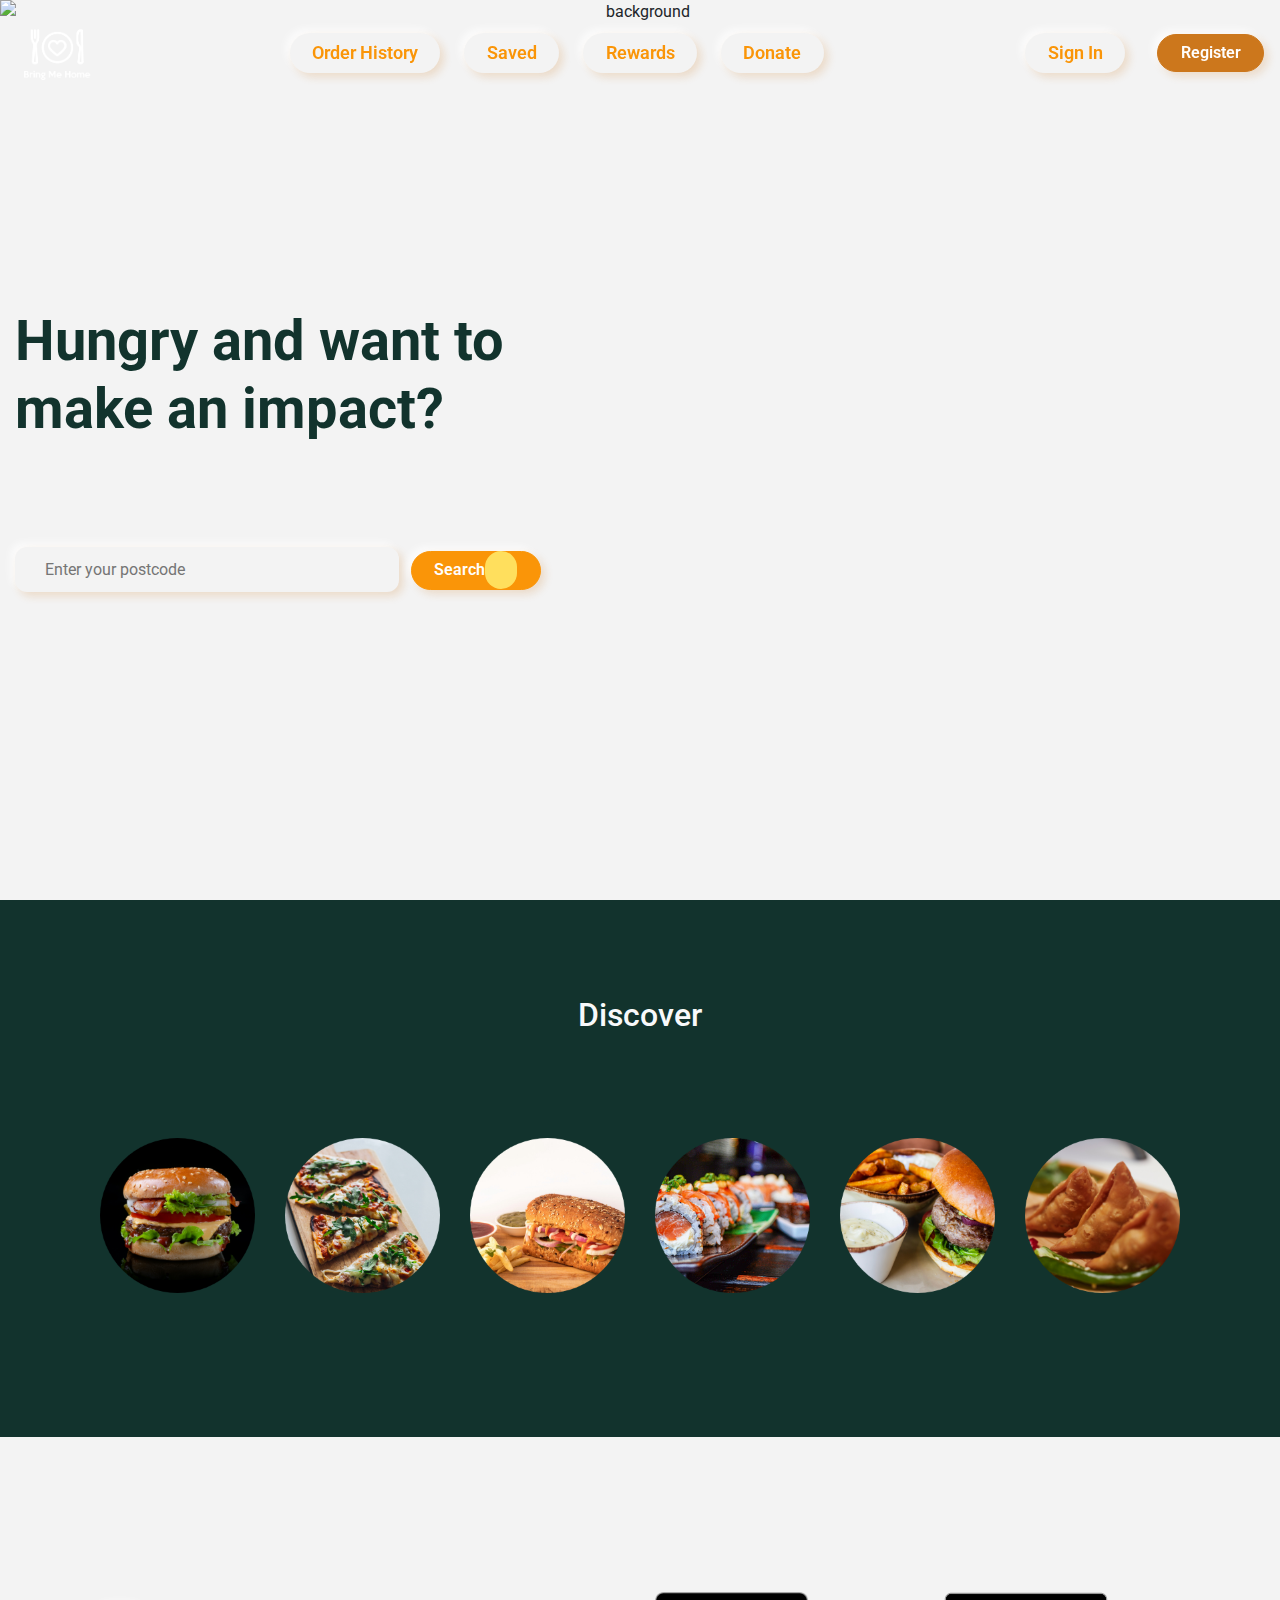
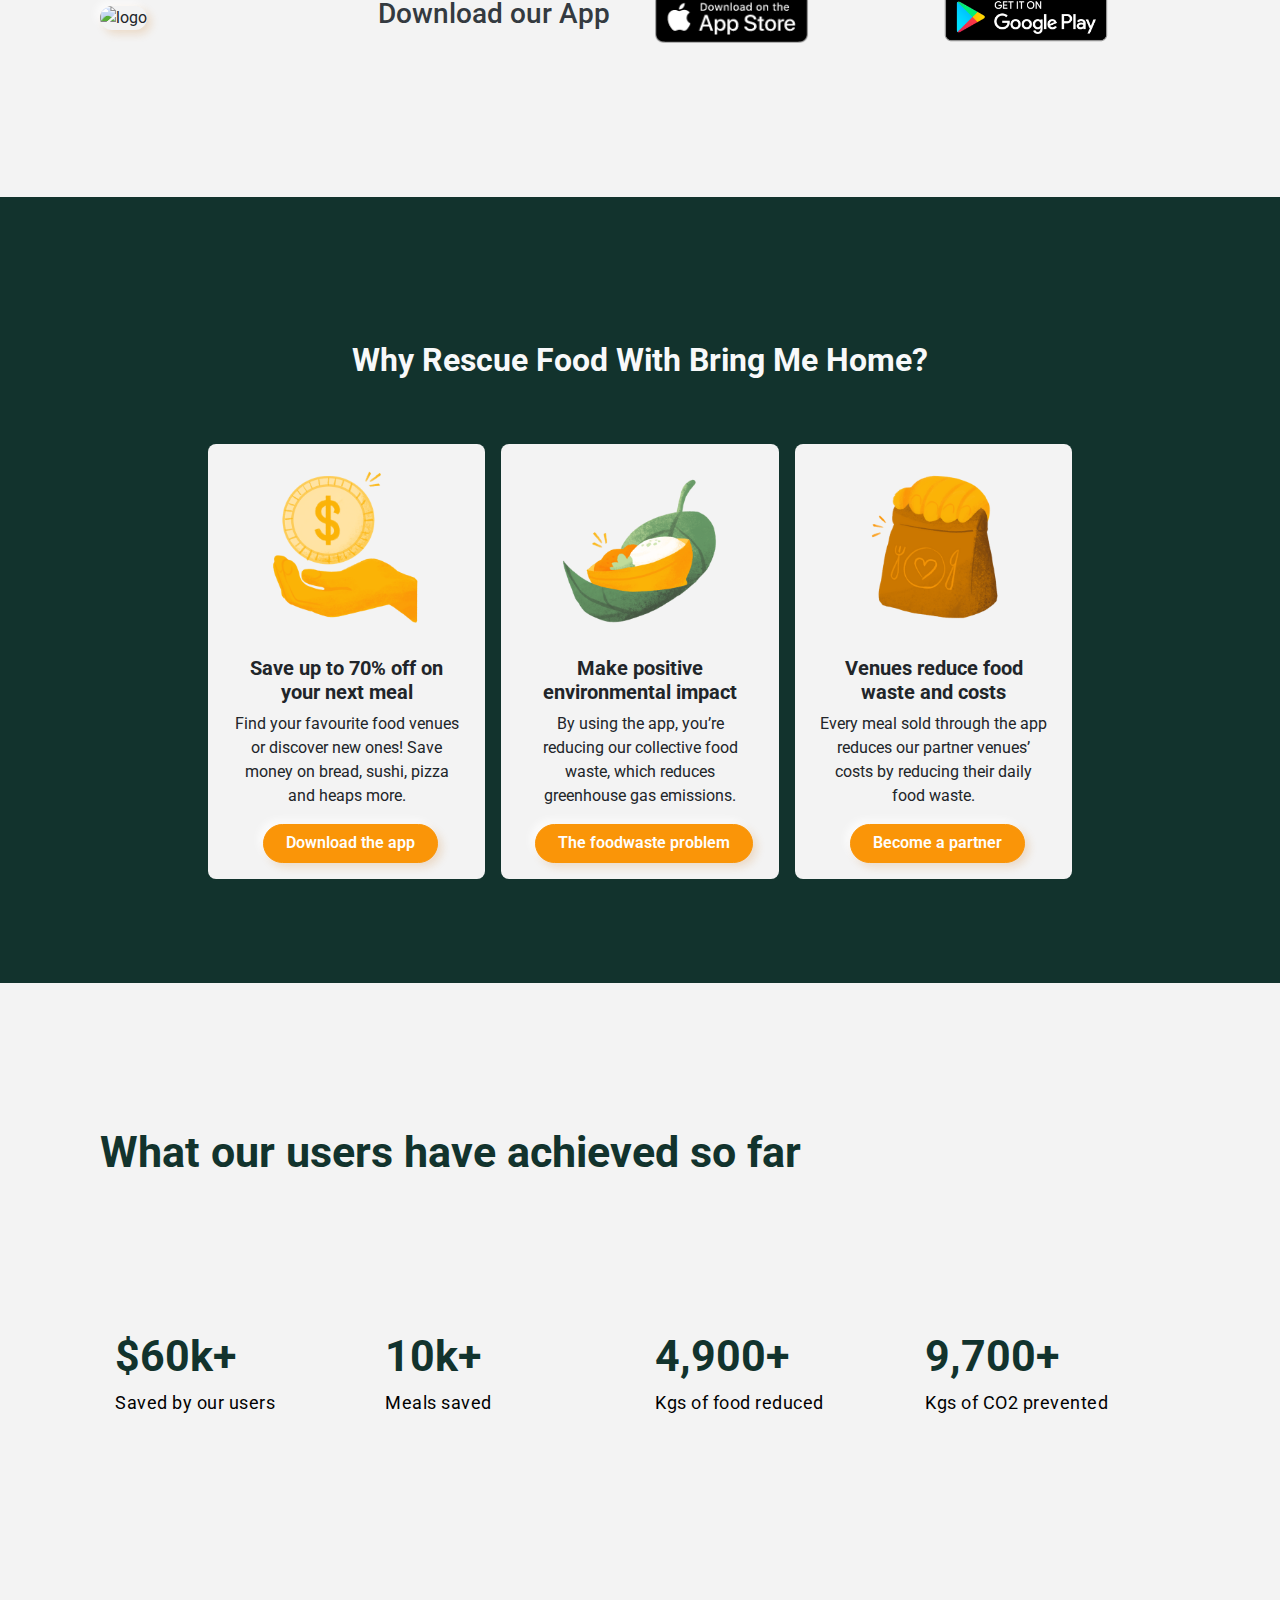
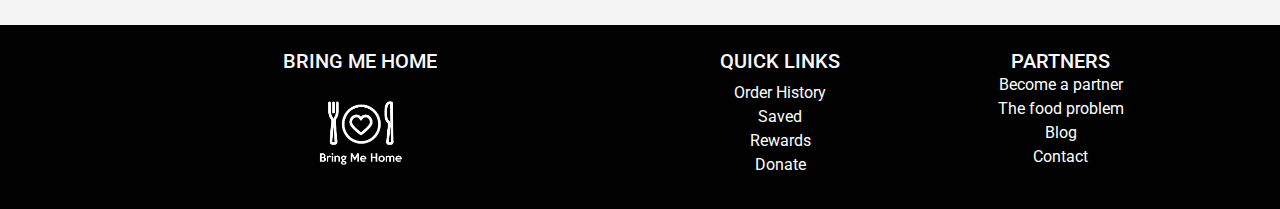
==== commit d0b5f806: "Update index.html" ====
--- a/index.html
+++ b/index.html
@@ -60,7 +60,7 @@
             </div>
             <div class="search  col-lg-6 col-md-6 col-12 w-50 pt-5 pb-5">
                 <input type="text" class="search-input" placeholder="Enter your postcode" name="">
-                <button class="btn btn-success my-2 my-sm-0" type="submit">Search</button>
+                <button class="btn btn-success my-2 my-sm-0" type="submit">Search<a href="map.html"></a> </button>
             </div>
         </div>
     </div>
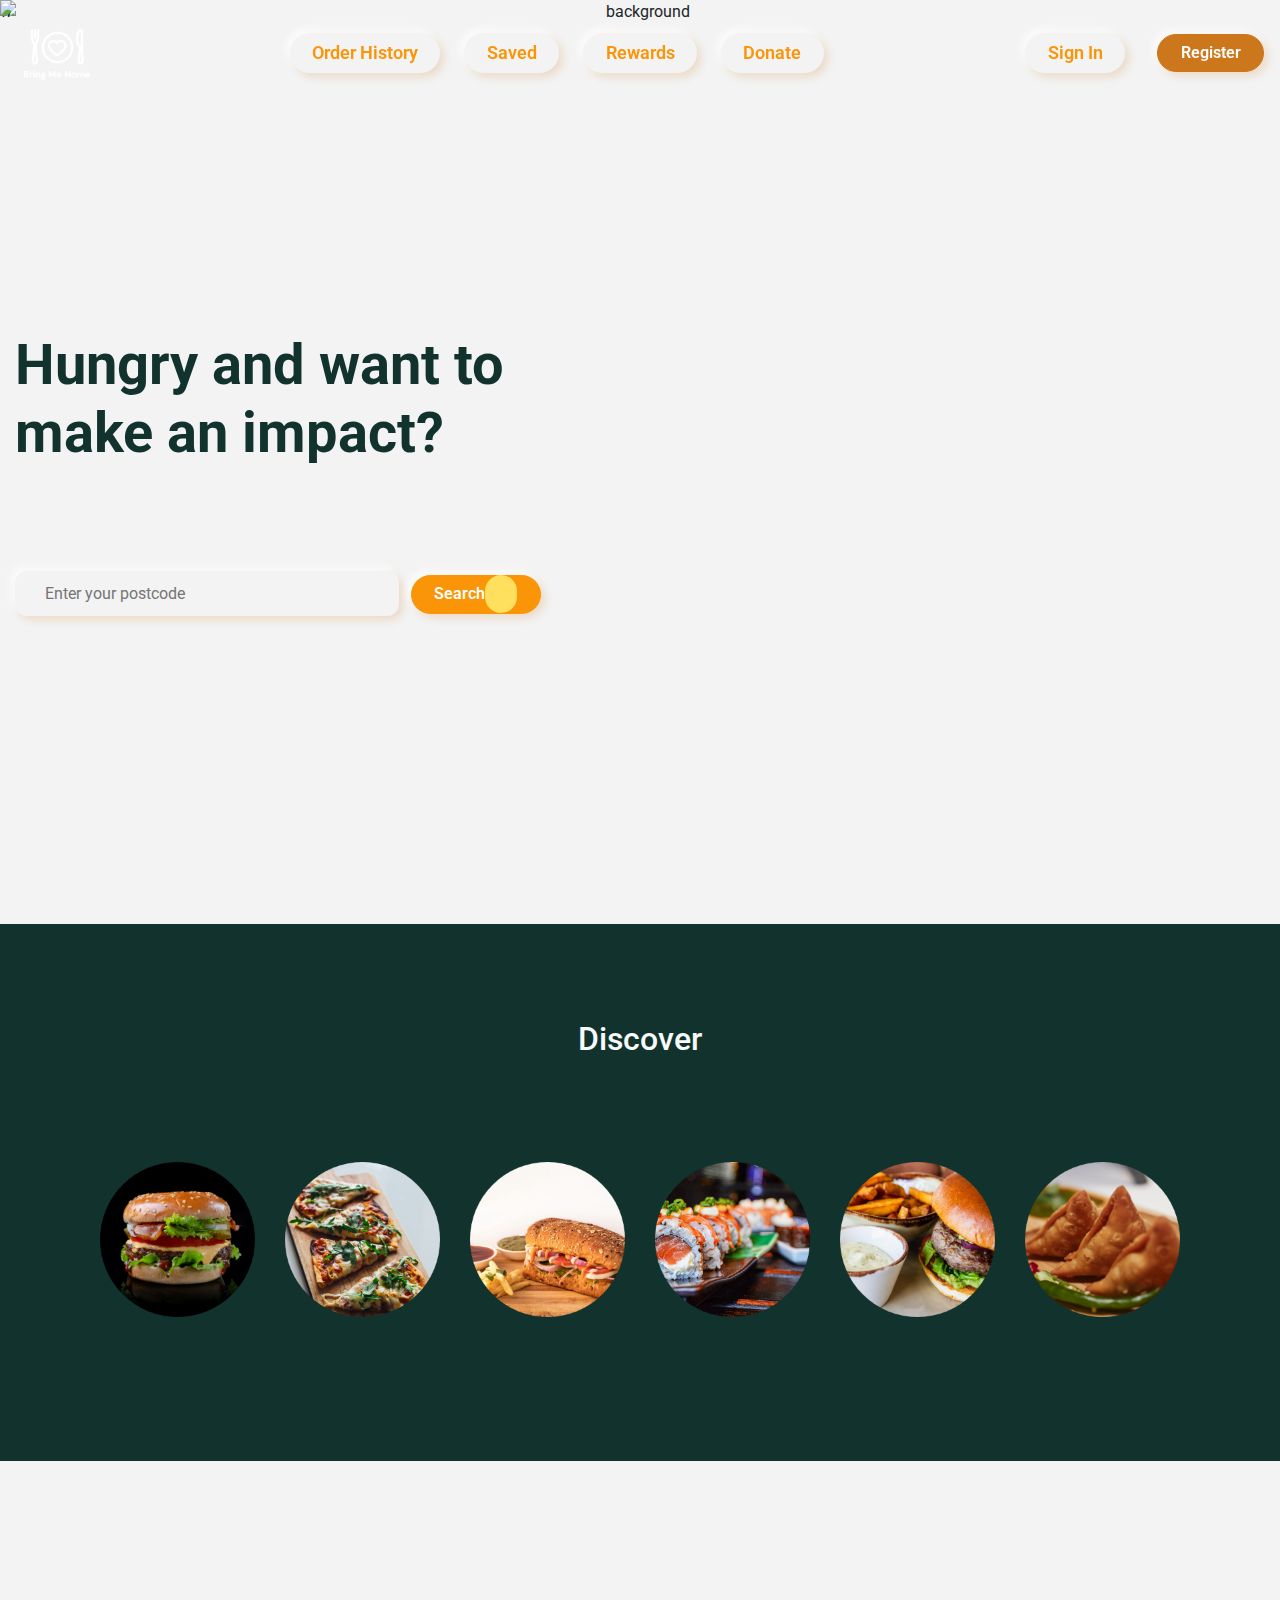
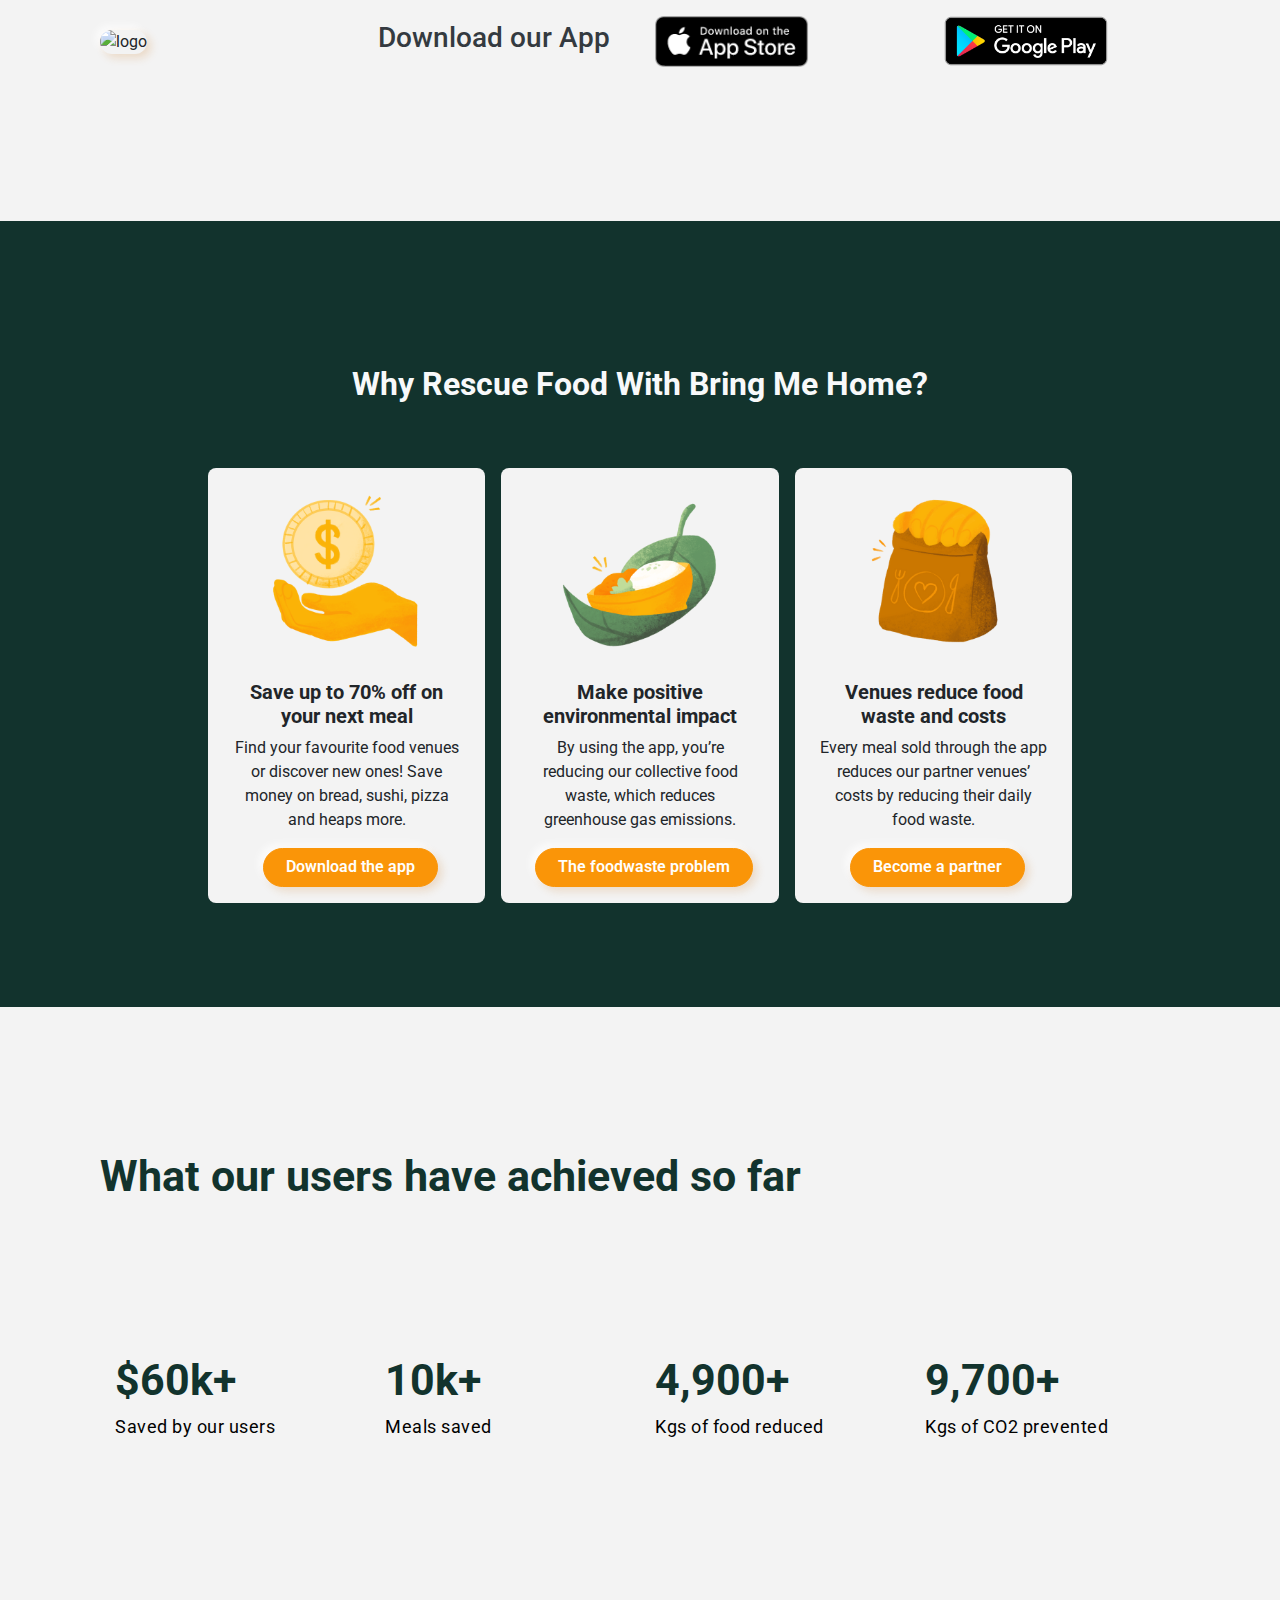
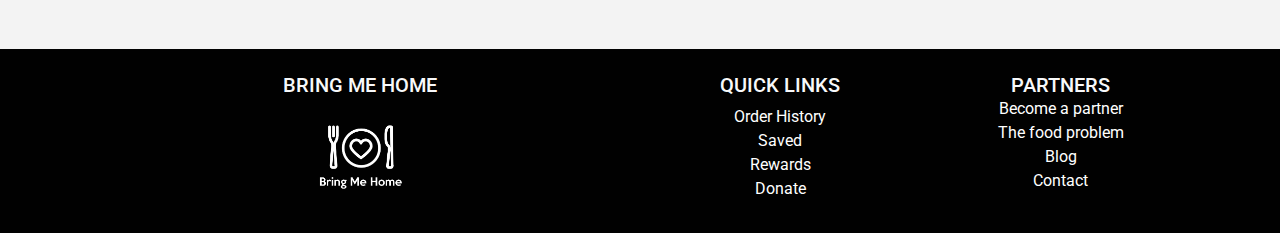
==== commit 24cbf01c: "images" ====
--- a/index.html
+++ b/index.html
@@ -49,7 +49,7 @@
                 <button class="btn btn-success my-2 my-sm-0" type="submit">Register</button>
             </div>
         </nav>
-    </header>
+    </header>w
 
     <!--header-->
     <div class="mid">
